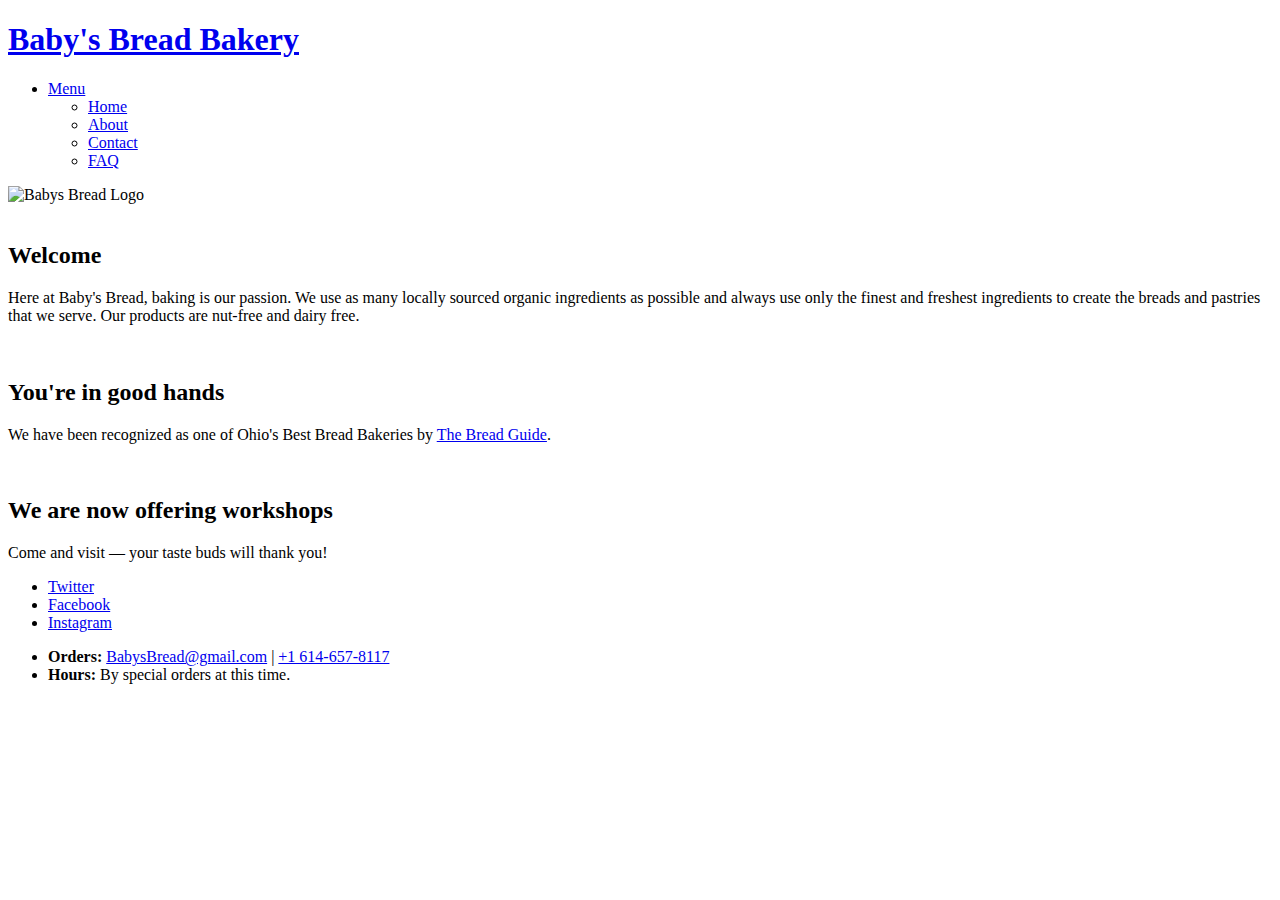
==== index.html @ 21dd03e5 "Add files via upload" ====
<!DOCTYPE HTML>
<html>
	<head>
		<title>Baby's Bread Bakery</title>
		<meta charset="utf-8" />
		<meta name="viewport" content="width=device-width, initial-scale=1, user-scalable=no" />
		<link rel="preconnect" href="https://fonts.googleapis.com">
		<link rel="preconnect" href="https://fonts.gstatic.com" crossorigin>
		<link href="https://fonts.googleapis.com/css2?family=Lora:ital,wght@0,400..700;1,400..700&display=swap" rel="stylesheet">
		<link rel="stylesheet" href="assets/css/main.css" />
		<noscript><link rel="stylesheet" href="assets/css/noscript.css" /></noscript>
	</head>
	<body class="landing is-preload">

		<!-- Page Wrapper -->
			<div id="page-wrapper">

				<!-- Header -->
					<header id="header" class="alt">
						<h1><a href="index.html">Baby's Bread Bakery</a></h1>
						<nav id="nav">
							<ul>
								<li class="special">
									<a href="#menu" class="menuToggle"><span>Menu</span></a>
									<div id="menu">
										<ul>
											<li><a href="index.html">Home</a></li>
											<li><a href="about.html">About</a></li>
											<li><a href="contact.html">Contact</a></li>
											<li><a href="faq.html">FAQ</a></li>
										</ul>
									</div>
								</li>
							</ul>
						</nav>
					</header>

				<!-- Banner -->
					<section id="banner">
						<div class="inner">
							<img src="images/babys-bread-logo.webp" style="max-width:100%;height:auto;" alt="Babys Bread Logo" />
						</div>
						<a href="#one" class="more scrolly" style="color:#ffffff">Learn More</a>
					</section>

				<!-- One -->
					<section id="one" class="wrapper style1 special">
						<div class="inner">
							<header class="major">
								<h2>Welcome</h2>
								<p>Here at Baby's Bread, baking is our passion. We use as many locally sourced organic ingredients as possible and always use only the finest and freshest ingredients to create the breads and pastries that we serve. Our products are nut-free and dairy free.</p>
							</header>
						</div>
					</section>

				<!-- Two -->
					<section id="two" class="wrapper alt style2">
						<section class="spotlight">
							<div class="image"><img src="images/bread-basket.webp" alt="" /></div><div class="content">
								<h2>You're in good hands</h2>
								<p>We have been recognized as one of Ohio's Best Bread Bakeries by <a href="https://thebreadguide.com/best-bakeries-in-the-the-usa/">The Bread Guide</a>.</p>
							</div>
						</section>
						<section class="spotlight">
							<div class="image"><img src="images/bread-home-2.webp" alt="" /></div><div class="content">
								<h2>We are now offering workshops</h2>
								<p>Come and visit — your taste buds will thank you!</p>
							</div>
						</section>
					</section>


				<!-- Footer -->
					<footer id="footer">
						<ul class="icons">
							<li><a href="https://twitter.com/babysbread" class="icon brands fa-twitter"><span class="label">Twitter</span></a></li>
							<li><a href="https://www.facebook.com/babysbread" class="icon brands fa-facebook-f"><span class="label">Facebook</span></a></li>
							<li><a href="https://www.instagram.com/babys_bread/" class="icon brands fa-instagram"><span class="label">Instagram</span></a></li>
						</ul>
						<ul class="copyright">
							<li><b>Orders:</b> <a href="mailto:BabysBread@gmail.com">BabysBread@gmail.com</a> | <a href="tel:+16146578117">+1 614-657-8117</a></li>
							<li><b>Hours:</b> By special orders at this time.</li>
						</ul>
					</footer>
			</div>

		<!-- Scripts -->
			<script src="assets/js/jquery.min.js"></script>
			<script src="assets/js/jquery.scrollex.min.js"></script>
			<script src="assets/js/jquery.scrolly.min.js"></script>
			<script src="assets/js/browser.min.js"></script>
			<script src="assets/js/breakpoints.min.js"></script>
			<script src="assets/js/util.js"></script>
			<script src="assets/js/main.js"></script>

	</body>
</html>
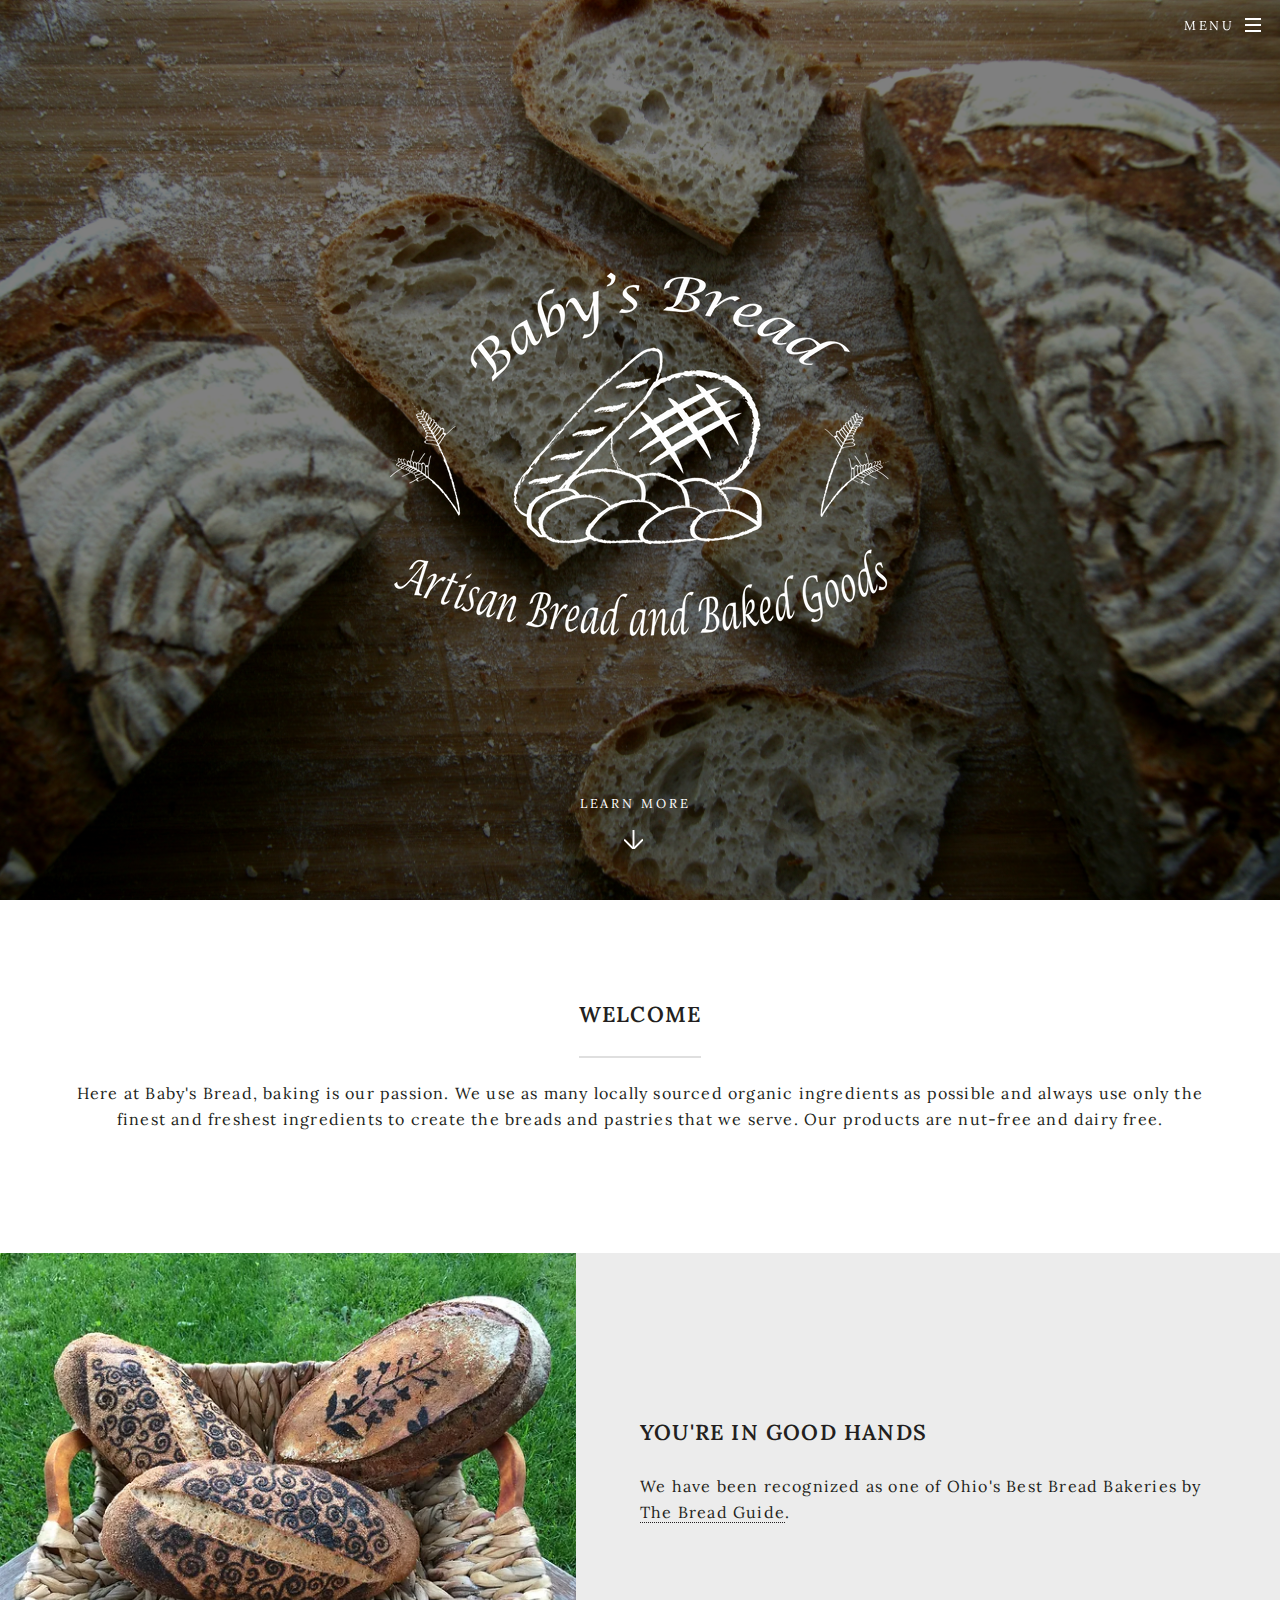
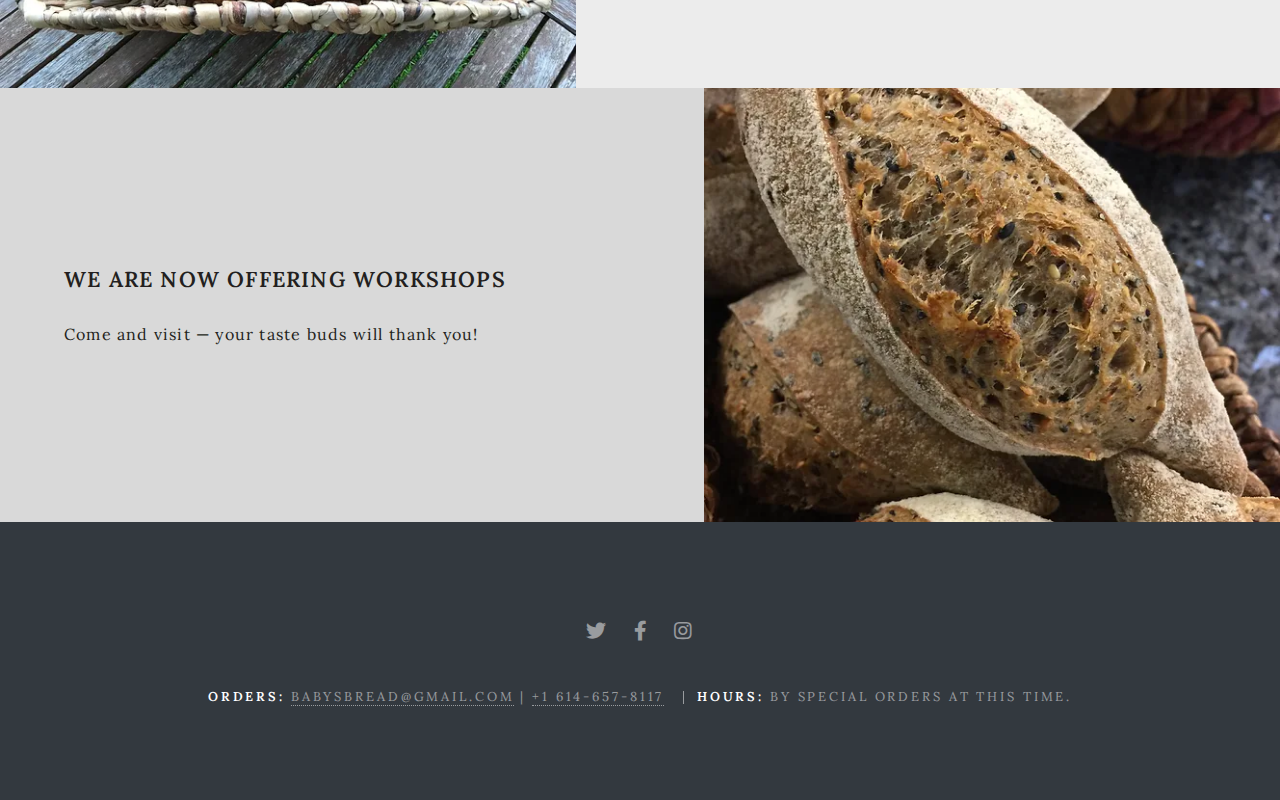
==== commit 88eee11b: "Adding gallery, photos to the gallery, updated about page to include photo of yael, and collection o" ====
--- a/index.html
+++ b/index.html
@@ -26,6 +26,7 @@
 										<ul>
 											<li><a href="index.html">Home</a></li>
 											<li><a href="about.html">About</a></li>
+											<li><a href="gallery.html">Gallery</a></li>
 											<li><a href="contact.html">Contact</a></li>
 											<li><a href="faq.html">FAQ</a></li>
 										</ul>
--- a/assets/css/main.css
+++ b/assets/css/main.css
@@ -0,0 +1,4002 @@
+	@import url(fontawesome-all.min.css);
+	@import url("https://fonts.googleapis.com/css?family=Open+Sans:400,400italic,600,600italic,800,800italic");
+
+	/*
+		Spectral by HTML5 UP
+		html5up.net | @ajlkn
+		Free for personal and commercial use under the CCA 3.0 license (html5up.net/license)
+	*/
+
+	html, body, div, span, applet, object,
+	iframe, h1, h2, h3, h4, h5, h6, p, blockquote,
+	pre, a, abbr, acronym, address, big, cite,
+	code, del, dfn, em, img, ins, kbd, q, s, samp,
+	small, strike, strong, sub, sup, tt, var, b,
+	u, i, center, dl, dt, dd, ol, ul, li, fieldset,
+	form, label, legend, table, caption, tbody,
+	tfoot, thead, tr, th, td, article, aside,
+	canvas, details, embed, figure, figcaption,
+	footer, header, hgroup, menu, nav, output, ruby,
+	section, summary, time, mark, audio, video {
+		margin: 0;
+		padding: 0;
+		border: 0;
+		font-size: 100%;
+		font: inherit;
+		vertical-align: baseline;}
+
+	article, aside, details, figcaption, figure,
+	footer, header, hgroup, menu, nav, section {
+		display: block;}
+
+	body {
+		line-height: 1;
+	}
+
+	ol, ul {
+		list-style: none;
+	}
+
+	blockquote, q {
+		quotes: none;
+	}
+
+		blockquote:before, blockquote:after, q:before, q:after {
+			content: '';
+			content: none;
+		}
+
+	table {
+		border-collapse: collapse;
+		border-spacing: 0;
+	}
+
+	body {
+		-webkit-text-size-adjust: none;
+	}
+
+	mark {
+		background-color: transparent;
+		color: inherit;
+	}
+
+	input::-moz-focus-inner {
+		border: 0;
+		padding: 0;
+	}
+
+	input, select, textarea {
+		-moz-appearance: none;
+		-webkit-appearance: none;
+		-ms-appearance: none;
+		appearance: none;
+	}
+
+	/* Basic */
+
+		@-ms-viewport {
+			width: device-width;
+		}
+
+		html {
+			box-sizing: border-box;
+		}
+
+		*, *:before, *:after {
+			box-sizing: inherit;
+		}
+
+		body {
+			background: #ffffff;
+		}
+
+			body.is-preload *, body.is-preload *:before, body.is-preload *:after {
+				-moz-animation: none !important;
+				-webkit-animation: none !important;
+				-ms-animation: none !important;
+				animation: none !important;
+				-moz-transition: none !important;
+				-webkit-transition: none !important;
+				-ms-transition: none !important;
+				transition: none !important;
+			}
+
+		body, input, select, textarea {
+			color: rgb(35, 31, 32);
+			font-family: "Lora", "Open Sans", Helvetica, sans-serif;
+			font-size: 15pt;
+			font-weight: 400;
+			letter-spacing: 0.075em;
+			line-height: 1.65em;
+		}
+
+			@media screen and (max-width: 1680px) {
+
+				body, input, select, textarea {
+					font-size: 13pt;
+				}
+
+			}
+
+			@media screen and (max-width: 1280px) {
+
+				body, input, select, textarea {
+					font-size: 12pt;
+				}
+
+			}
+
+			@media screen and (max-width: 736px) {
+
+				body, input, select, textarea {
+					font-size: 11pt;
+					letter-spacing: 0.0375em;
+				}
+
+			}
+
+		a {
+			-moz-transition: color 0.2s ease, border-bottom-color 0.2s ease;
+			-webkit-transition: color 0.2s ease, border-bottom-color 0.2s ease;
+			-ms-transition: color 0.2s ease, border-bottom-color 0.2s ease;
+			transition: color 0.2s ease, border-bottom-color 0.2s ease;
+			border-bottom: dotted 1px;
+			color: inherit;
+			text-decoration: none;
+		}
+
+			a:hover {
+				border-bottom-color: transparent;
+			}
+
+		strong, b {
+			color: #fff;
+			font-weight: 600;
+		}
+
+		em, i {
+			font-style: italic;
+		}
+
+		p {
+			margin: 0 0 2em 0;
+		}
+
+		h1, h2, h3, h4, h5, h6 {
+			color: #fff;
+			font-weight: 600;
+			line-height: 1em;
+			margin: 0 0 1em 0;
+			text-transform: uppercase;
+		}
+
+			h1 a, h2 a, h3 a, h4 a, h5 a, h6 a {
+				color: inherit;
+				text-decoration: none;
+			}
+
+		h2 {
+			font-size: 1.35em;
+			line-height: 1.75em;
+		}
+
+			@media screen and (max-width: 736px) {
+
+				h2 {
+					font-size: 1.1em;
+					line-height: 1.65em;
+				}
+
+			}
+
+		h3 {
+			font-size: 1.15em;
+			line-height: 1.75em;
+		}
+
+			@media screen and (max-width: 736px) {
+
+				h3 {
+					font-size: 1em;
+					line-height: 1.65em;
+				}
+
+			}
+
+		h4 {
+			font-size: 1em;
+			line-height: 1.5em;
+		}
+
+		h5 {
+			font-size: 0.8em;
+			line-height: 1.5em;
+		}
+
+		h6 {
+			font-size: 0.7em;
+			line-height: 1.5em;
+		}
+
+		sub {
+			font-size: 0.8em;
+			position: relative;
+			top: 0.5em;
+		}
+
+		sup {
+			font-size: 0.8em;
+			position: relative;
+			top: -0.5em;
+		}
+
+		hr {
+			border: 0;
+			border-bottom: solid 2px #fff;
+			margin: 3em 0;
+		}
+
+			hr.major {
+				margin: 4.5em 0;
+			}
+
+		blockquote {
+			border-left: solid 4px #fff;
+			font-style: italic;
+			margin: 0 0 2em 0;
+			padding: 0.5em 0 0.5em 2em;
+		}
+
+		code {
+			background: rgba(144, 144, 144, 0.25);
+			border-radius: 3px;
+			font-family: "Courier New", monospace;
+			font-size: 0.9em;
+			letter-spacing: 0;
+			margin: 0 0.25em;
+			padding: 0.25em 0.65em;
+		}
+
+		pre {
+			-webkit-overflow-scrolling: touch;
+			font-family: "Courier New", monospace;
+			font-size: 0.9em;
+			margin: 0 0 2em 0;
+		}
+
+			pre code {
+				display: block;
+				line-height: 1.75em;
+				padding: 1em 1.5em;
+				overflow-x: auto;
+			}
+
+		.align-left {
+			text-align: left;
+		}
+
+		.align-center {
+			text-align: center;
+		}
+
+		.align-right {
+			text-align: right;
+		}
+
+	/* Row */
+
+		.row {
+			display: flex;
+			flex-wrap: wrap;
+			box-sizing: border-box;
+			align-items: stretch;
+		}
+
+			.row > * {
+				box-sizing: border-box;
+			}
+
+			.row.gtr-uniform > * > :last-child {
+				margin-bottom: 0;
+			}
+
+			.row.aln-left {
+				justify-content: flex-start;
+			}
+
+			.row.aln-center {
+				justify-content: center;
+			}
+
+			.row.aln-right {
+				justify-content: flex-end;
+			}
+
+			.row.aln-top {
+				align-items: flex-start;
+			}
+
+			.row.aln-middle {
+				align-items: center;
+			}
+
+			.row.aln-bottom {
+				align-items: flex-end;
+			}
+
+			.row > .imp {
+				order: -1;
+			}
+
+			.row > .col-1 {
+				width: 8.33333%;
+			}
+
+			.row > .off-1 {
+				margin-left: 8.33333%;
+			}
+
+			.row > .col-2 {
+				width: 16.66667%;
+			}
+
+			.row > .off-2 {
+				margin-left: 16.66667%;
+			}
+
+			.row > .col-3 {
+				width: 25%;
+			}
+
+			.row > .off-3 {
+				margin-left: 25%;
+			}
+
+			.row > .col-4 {
+				width: 33.33333%;
+			}
+
+			.row > .off-4 {
+				margin-left: 33.33333%;
+			}
+
+			.row > .col-5 {
+				width: 41.66667%;
+			}
+
+			.row > .off-5 {
+				margin-left: 41.66667%;
+			}
+
+			.row > .col-6 {
+				width: 50%;
+			}
+
+			.row > .off-6 {
+				margin-left: 50%;
+			}
+
+			.row > .col-7 {
+				width: 58.33333%;
+			}
+
+			.row > .off-7 {
+				margin-left: 58.33333%;
+			}
+
+			.row > .col-8 {
+				width: 66.66667%;
+			}
+
+			.row > .off-8 {
+				margin-left: 66.66667%;
+			}
+
+			.row > .col-9 {
+				width: 75%;
+			}
+
+			.row > .off-9 {
+				margin-left: 75%;
+			}
+
+			.row > .col-10 {
+				width: 83.33333%;
+			}
+
+			.row > .off-10 {
+				margin-left: 83.33333%;
+			}
+
+			.row > .col-11 {
+				width: 91.66667%;
+			}
+
+			.row > .off-11 {
+				margin-left: 91.66667%;
+			}
+
+			.row > .col-12 {
+				width: 100%;
+			}
+
+			.row > .off-12 {
+				margin-left: 100%;
+			}
+
+			.row.gtr-0 {
+				margin-top: 0;
+				margin-left: 0em;
+			}
+
+				.row.gtr-0 > * {
+					padding: 0 0 0 0em;
+				}
+
+				.row.gtr-0.gtr-uniform {
+					margin-top: 0em;
+				}
+
+					.row.gtr-0.gtr-uniform > * {
+						padding-top: 0em;
+					}
+
+			.row.gtr-25 {
+				margin-top: 0;
+				margin-left: -0.375em;
+			}
+
+				.row.gtr-25 > * {
+					padding: 0 0 0 0.375em;
+				}
+
+				.row.gtr-25.gtr-uniform {
+					margin-top: -0.375em;
+				}
+
+					.row.gtr-25.gtr-uniform > * {
+						padding-top: 0.375em;
+					}
+
+			.row.gtr-50 {
+				margin-top: 0;
+				margin-left: -0.75em;
+			}
+
+				.row.gtr-50 > * {
+					padding: 0 0 0 0.75em;
+				}
+
+				.row.gtr-50.gtr-uniform {
+					margin-top: -0.75em;
+				}
+
+					.row.gtr-50.gtr-uniform > * {
+						padding-top: 0.75em;
+					}
+
+			.row {
+				margin-top: 0;
+				margin-left: -1.5em;
+			}
+
+				.row > * {
+					padding: 0 0 0 1.5em;
+				}
+
+				.row.gtr-uniform {
+					margin-top: -1.5em;
+				}
+
+					.row.gtr-uniform > * {
+						padding-top: 1.5em;
+					}
+
+			.row.gtr-150 {
+				margin-top: 0;
+				margin-left: -2.25em;
+			}
+
+				.row.gtr-150 > * {
+					padding: 0 0 0 2.25em;
+				}
+
+				.row.gtr-150.gtr-uniform {
+					margin-top: -2.25em;
+				}
+
+					.row.gtr-150.gtr-uniform > * {
+						padding-top: 2.25em;
+					}
+
+			.row.gtr-200 {
+				margin-top: 0;
+				margin-left: -3em;
+			}
+
+				.row.gtr-200 > * {
+					padding: 0 0 0 3em;
+				}
+
+				.row.gtr-200.gtr-uniform {
+					margin-top: -3em;
+				}
+
+					.row.gtr-200.gtr-uniform > * {
+						padding-top: 3em;
+					}
+
+			@media screen and (max-width: 1680px) {
+
+				.row {
+					display: flex;
+					flex-wrap: wrap;
+					box-sizing: border-box;
+					align-items: stretch;
+				}
+
+					.row > * {
+						box-sizing: border-box;
+					}
+
+					.row.gtr-uniform > * > :last-child {
+						margin-bottom: 0;
+					}
+
+					.row.aln-left {
+						justify-content: flex-start;
+					}
+
+					.row.aln-center {
+						justify-content: center;
+					}
+
+					.row.aln-right {
+						justify-content: flex-end;
+					}
+
+					.row.aln-top {
+						align-items: flex-start;
+					}
+
+					.row.aln-middle {
+						align-items: center;
+					}
+
+					.row.aln-bottom {
+						align-items: flex-end;
+					}
+
+					.row > .imp-xlarge {
+						order: -1;
+					}
+
+					.row > .col-1-xlarge {
+						width: 8.33333%;
+					}
+
+					.row > .off-1-xlarge {
+						margin-left: 8.33333%;
+					}
+
+					.row > .col-2-xlarge {
+						width: 16.66667%;
+					}
+
+					.row > .off-2-xlarge {
+						margin-left: 16.66667%;
+					}
+
+					.row > .col-3-xlarge {
+						width: 25%;
+					}
+
+					.row > .off-3-xlarge {
+						margin-left: 25%;
+					}
+
+					.row > .col-4-xlarge {
+						width: 33.33333%;
+					}
+
+					.row > .off-4-xlarge {
+						margin-left: 33.33333%;
+					}
+
+					.row > .col-5-xlarge {
+						width: 41.66667%;
+					}
+
+					.row > .off-5-xlarge {
+						margin-left: 41.66667%;
+					}
+
+					.row > .col-6-xlarge {
+						width: 50%;
+					}
+
+					.row > .off-6-xlarge {
+						margin-left: 50%;
+					}
+
+					.row > .col-7-xlarge {
+						width: 58.33333%;
+					}
+
+					.row > .off-7-xlarge {
+						margin-left: 58.33333%;
+					}
+
+					.row > .col-8-xlarge {
+						width: 66.66667%;
+					}
+
+					.row > .off-8-xlarge {
+						margin-left: 66.66667%;
+					}
+
+					.row > .col-9-xlarge {
+						width: 75%;
+					}
+
+					.row > .off-9-xlarge {
+						margin-left: 75%;
+					}
+
+					.row > .col-10-xlarge {
+						width: 83.33333%;
+					}
+
+					.row > .off-10-xlarge {
+						margin-left: 83.33333%;
+					}
+
+					.row > .col-11-xlarge {
+						width: 91.66667%;
+					}
+
+					.row > .off-11-xlarge {
+						margin-left: 91.66667%;
+					}
+
+					.row > .col-12-xlarge {
+						width: 100%;
+					}
+
+					.row > .off-12-xlarge {
+						margin-left: 100%;
+					}
+
+					.row.gtr-0 {
+						margin-top: 0;
+						margin-left: 0em;
+					}
+
+						.row.gtr-0 > * {
+							padding: 0 0 0 0em;
+						}
+
+						.row.gtr-0.gtr-uniform {
+							margin-top: 0em;
+						}
+
+							.row.gtr-0.gtr-uniform > * {
+								padding-top: 0em;
+							}
+
+					.row.gtr-25 {
+						margin-top: 0;
+						margin-left: -0.375em;
+					}
+
+						.row.gtr-25 > * {
+							padding: 0 0 0 0.375em;
+						}
+
+						.row.gtr-25.gtr-uniform {
+							margin-top: -0.375em;
+						}
+
+							.row.gtr-25.gtr-uniform > * {
+								padding-top: 0.375em;
+							}
+
+					.row.gtr-50 {
+						margin-top: 0;
+						margin-left: -0.75em;
+					}
+
+						.row.gtr-50 > * {
+							padding: 0 0 0 0.75em;
+						}
+
+						.row.gtr-50.gtr-uniform {
+							margin-top: -0.75em;
+						}
+
+							.row.gtr-50.gtr-uniform > * {
+								padding-top: 0.75em;
+							}
+
+					.row {
+						margin-top: 0;
+						margin-left: -1.5em;
+					}
+
+						.row > * {
+							padding: 0 0 0 1.5em;
+						}
+
+						.row.gtr-uniform {
+							margin-top: -1.5em;
+						}
+
+							.row.gtr-uniform > * {
+								padding-top: 1.5em;
+							}
+
+					.row.gtr-150 {
+						margin-top: 0;
+						margin-left: -2.25em;
+					}
+
+						.row.gtr-150 > * {
+							padding: 0 0 0 2.25em;
+						}
+
+						.row.gtr-150.gtr-uniform {
+							margin-top: -2.25em;
+						}
+
+							.row.gtr-150.gtr-uniform > * {
+								padding-top: 2.25em;
+							}
+
+					.row.gtr-200 {
+						margin-top: 0;
+						margin-left: -3em;
+					}
+
+						.row.gtr-200 > * {
+							padding: 0 0 0 3em;
+						}
+
+						.row.gtr-200.gtr-uniform {
+							margin-top: -3em;
+						}
+
+							.row.gtr-200.gtr-uniform > * {
+								padding-top: 3em;
+							}
+
+			}
+
+			@media screen and (max-width: 1280px) {
+
+				.row {
+					display: flex;
+					flex-wrap: wrap;
+					box-sizing: border-box;
+					align-items: stretch;
+				}
+
+					.row > * {
+						box-sizing: border-box;
+					}
+
+					.row.gtr-uniform > * > :last-child {
+						margin-bottom: 0;
+					}
+
+					.row.aln-left {
+						justify-content: flex-start;
+					}
+
+					.row.aln-center {
+						justify-content: center;
+					}
+
+					.row.aln-right {
+						justify-content: flex-end;
+					}
+
+					.row.aln-top {
+						align-items: flex-start;
+					}
+
+					.row.aln-middle {
+						align-items: center;
+					}
+
+					.row.aln-bottom {
+						align-items: flex-end;
+					}
+
+					.row > .imp-large {
+						order: -1;
+					}
+
+					.row > .col-1-large {
+						width: 8.33333%;
+					}
+
+					.row > .off-1-large {
+						margin-left: 8.33333%;
+					}
+
+					.row > .col-2-large {
+						width: 16.66667%;
+					}
+
+					.row > .off-2-large {
+						margin-left: 16.66667%;
+					}
+
+					.row > .col-3-large {
+						width: 25%;
+					}
+
+					.row > .off-3-large {
+						margin-left: 25%;
+					}
+
+					.row > .col-4-large {
+						width: 33.33333%;
+					}
+
+					.row > .off-4-large {
+						margin-left: 33.33333%;
+					}
+
+					.row > .col-5-large {
+						width: 41.66667%;
+					}
+
+					.row > .off-5-large {
+						margin-left: 41.66667%;
+					}
+
+					.row > .col-6-large {
+						width: 50%;
+					}
+
+					.row > .off-6-large {
+						margin-left: 50%;
+					}
+
+					.row > .col-7-large {
+						width: 58.33333%;
+					}
+
+					.row > .off-7-large {
+						margin-left: 58.33333%;
+					}
+
+					.row > .col-8-large {
+						width: 66.66667%;
+					}
+
+					.row > .off-8-large {
+						margin-left: 66.66667%;
+					}
+
+					.row > .col-9-large {
+						width: 75%;
+					}
+
+					.row > .off-9-large {
+						margin-left: 75%;
+					}
+
+					.row > .col-10-large {
+						width: 83.33333%;
+					}
+
+					.row > .off-10-large {
+						margin-left: 83.33333%;
+					}
+
+					.row > .col-11-large {
+						width: 91.66667%;
+					}
+
+					.row > .off-11-large {
+						margin-left: 91.66667%;
+					}
+
+					.row > .col-12-large {
+						width: 100%;
+					}
+
+					.row > .off-12-large {
+						margin-left: 100%;
+					}
+
+					.row.gtr-0 {
+						margin-top: 0;
+						margin-left: 0em;
+					}
+
+						.row.gtr-0 > * {
+							padding: 0 0 0 0em;
+						}
+
+						.row.gtr-0.gtr-uniform {
+							margin-top: 0em;
+						}
+
+							.row.gtr-0.gtr-uniform > * {
+								padding-top: 0em;
+							}
+
+					.row.gtr-25 {
+						margin-top: 0;
+						margin-left: -0.375em;
+					}
+
+						.row.gtr-25 > * {
+							padding: 0 0 0 0.375em;
+						}
+
+						.row.gtr-25.gtr-uniform {
+							margin-top: -0.375em;
+						}
+
+							.row.gtr-25.gtr-uniform > * {
+								padding-top: 0.375em;
+							}
+
+					.row.gtr-50 {
+						margin-top: 0;
+						margin-left: -0.75em;
+					}
+
+						.row.gtr-50 > * {
+							padding: 0 0 0 0.75em;
+						}
+
+						.row.gtr-50.gtr-uniform {
+							margin-top: -0.75em;
+						}
+
+							.row.gtr-50.gtr-uniform > * {
+								padding-top: 0.75em;
+							}
+
+					.row {
+						margin-top: 0;
+						margin-left: -1.5em;
+					}
+
+						.row > * {
+							padding: 0 0 0 1.5em;
+						}
+
+						.row.gtr-uniform {
+							margin-top: -1.5em;
+						}
+
+							.row.gtr-uniform > * {
+								padding-top: 1.5em;
+							}
+
+					.row.gtr-150 {
+						margin-top: 0;
+						margin-left: -2.25em;
+					}
+
+						.row.gtr-150 > * {
+							padding: 0 0 0 2.25em;
+						}
+
+						.row.gtr-150.gtr-uniform {
+							margin-top: -2.25em;
+						}
+
+							.row.gtr-150.gtr-uniform > * {
+								padding-top: 2.25em;
+							}
+
+					.row.gtr-200 {
+						margin-top: 0;
+						margin-left: -3em;
+					}
+
+						.row.gtr-200 > * {
+							padding: 0 0 0 3em;
+						}
+
+						.row.gtr-200.gtr-uniform {
+							margin-top: -3em;
+						}
+
+							.row.gtr-200.gtr-uniform > * {
+								padding-top: 3em;
+							}
+
+			}
+
+			@media screen and (max-width: 980px) {
+
+				.row {
+					display: flex;
+					flex-wrap: wrap;
+					box-sizing: border-box;
+					align-items: stretch;
+				}
+
+					.row > * {
+						box-sizing: border-box;
+					}
+
+					.row.gtr-uniform > * > :last-child {
+						margin-bottom: 0;
+					}
+
+					.row.aln-left {
+						justify-content: flex-start;
+					}
+
+					.row.aln-center {
+						justify-content: center;
+					}
+
+					.row.aln-right {
+						justify-content: flex-end;
+					}
+
+					.row.aln-top {
+						align-items: flex-start;
+					}
+
+					.row.aln-middle {
+						align-items: center;
+					}
+
+					.row.aln-bottom {
+						align-items: flex-end;
+					}
+
+					.row > .imp-medium {
+						order: -1;
+					}
+
+					.row > .col-1-medium {
+						width: 8.33333%;
+					}
+
+					.row > .off-1-medium {
+						margin-left: 8.33333%;
+					}
+
+					.row > .col-2-medium {
+						width: 16.66667%;
+					}
+
+					.row > .off-2-medium {
+						margin-left: 16.66667%;
+					}
+
+					.row > .col-3-medium {
+						width: 25%;
+					}
+
+					.row > .off-3-medium {
+						margin-left: 25%;
+					}
+
+					.row > .col-4-medium {
+						width: 33.33333%;
+					}
+
+					.row > .off-4-medium {
+						margin-left: 33.33333%;
+					}
+
+					.row > .col-5-medium {
+						width: 41.66667%;
+					}
+
+					.row > .off-5-medium {
+						margin-left: 41.66667%;
+					}
+
+					.row > .col-6-medium {
+						width: 50%;
+					}
+
+					.row > .off-6-medium {
+						margin-left: 50%;
+					}
+
+					.row > .col-7-medium {
+						width: 58.33333%;
+					}
+
+					.row > .off-7-medium {
+						margin-left: 58.33333%;
+					}
+
+					.row > .col-8-medium {
+						width: 66.66667%;
+					}
+
+					.row > .off-8-medium {
+						margin-left: 66.66667%;
+					}
+
+					.row > .col-9-medium {
+						width: 75%;
+					}
+
+					.row > .off-9-medium {
+						margin-left: 75%;
+					}
+
+					.row > .col-10-medium {
+						width: 83.33333%;
+					}
+
+					.row > .off-10-medium {
+						margin-left: 83.33333%;
+					}
+
+					.row > .col-11-medium {
+						width: 91.66667%;
+					}
+
+					.row > .off-11-medium {
+						margin-left: 91.66667%;
+					}
+
+					.row > .col-12-medium {
+						width: 100%;
+					}
+
+					.row > .off-12-medium {
+						margin-left: 100%;
+					}
+
+					.row.gtr-0 {
+						margin-top: 0;
+						margin-left: 0em;
+					}
+
+						.row.gtr-0 > * {
+							padding: 0 0 0 0em;
+						}
+
+						.row.gtr-0.gtr-uniform {
+							margin-top: 0em;
+						}
+
+							.row.gtr-0.gtr-uniform > * {
+								padding-top: 0em;
+							}
+
+					.row.gtr-25 {
+						margin-top: 0;
+						margin-left: -0.375em;
+					}
+
+						.row.gtr-25 > * {
+							padding: 0 0 0 0.375em;
+						}
+
+						.row.gtr-25.gtr-uniform {
+							margin-top: -0.375em;
+						}
+
+							.row.gtr-25.gtr-uniform > * {
+								padding-top: 0.375em;
+							}
+
+					.row.gtr-50 {
+						margin-top: 0;
+						margin-left: -0.75em;
+					}
+
+						.row.gtr-50 > * {
+							padding: 0 0 0 0.75em;
+						}
+
+						.row.gtr-50.gtr-uniform {
+							margin-top: -0.75em;
+						}
+
+							.row.gtr-50.gtr-uniform > * {
+								padding-top: 0.75em;
+							}
+
+					.row {
+						margin-top: 0;
+						margin-left: -1.5em;
+					}
+
+						.row > * {
+							padding: 0 0 0 1.5em;
+						}
+
+						.row.gtr-uniform {
+							margin-top: -1.5em;
+						}
+
+							.row.gtr-uniform > * {
+								padding-top: 1.5em;
+							}
+
+					.row.gtr-150 {
+						margin-top: 0;
+						margin-left: -2.25em;
+					}
+
+						.row.gtr-150 > * {
+							padding: 0 0 0 2.25em;
+						}
+
+						.row.gtr-150.gtr-uniform {
+							margin-top: -2.25em;
+						}
+
+							.row.gtr-150.gtr-uniform > * {
+								padding-top: 2.25em;
+							}
+
+					.row.gtr-200 {
+						margin-top: 0;
+						margin-left: -3em;
+					}
+
+						.row.gtr-200 > * {
+							padding: 0 0 0 3em;
+						}
+
+						.row.gtr-200.gtr-uniform {
+							margin-top: -3em;
+						}
+
+							.row.gtr-200.gtr-uniform > * {
+								padding-top: 3em;
+							}
+
+			}
+
+			@media screen and (max-width: 736px) {
+
+				.row {
+					display: flex;
+					flex-wrap: wrap;
+					box-sizing: border-box;
+					align-items: stretch;
+				}
+
+					.row > * {
+						box-sizing: border-box;
+					}
+
+					.row.gtr-uniform > * > :last-child {
+						margin-bottom: 0;
+					}
+
+					.row.aln-left {
+						justify-content: flex-start;
+					}
+
+					.row.aln-center {
+						justify-content: center;
+					}
+
+					.row.aln-right {
+						justify-content: flex-end;
+					}
+
+					.row.aln-top {
+						align-items: flex-start;
+					}
+
+					.row.aln-middle {
+						align-items: center;
+					}
+
+					.row.aln-bottom {
+						align-items: flex-end;
+					}
+
+					.row > .imp-small {
+						order: -1;
+					}
+
+					.row > .col-1-small {
+						width: 8.33333%;
+					}
+
+					.row > .off-1-small {
+						margin-left: 8.33333%;
+					}
+
+					.row > .col-2-small {
+						width: 16.66667%;
+					}
+
+					.row > .off-2-small {
+						margin-left: 16.66667%;
+					}
+
+					.row > .col-3-small {
+						width: 25%;
+					}
+
+					.row > .off-3-small {
+						margin-left: 25%;
+					}
+
+					.row > .col-4-small {
+						width: 33.33333%;
+					}
+
+					.row > .off-4-small {
+						margin-left: 33.33333%;
+					}
+
+					.row > .col-5-small {
+						width: 41.66667%;
+					}
+
+					.row > .off-5-small {
+						margin-left: 41.66667%;
+					}
+
+					.row > .col-6-small {
+						width: 50%;
+					}
+
+					.row > .off-6-small {
+						margin-left: 50%;
+					}
+
+					.row > .col-7-small {
+						width: 58.33333%;
+					}
+
+					.row > .off-7-small {
+						margin-left: 58.33333%;
+					}
+
+					.row > .col-8-small {
+						width: 66.66667%;
+					}
+
+					.row > .off-8-small {
+						margin-left: 66.66667%;
+					}
+
+					.row > .col-9-small {
+						width: 75%;
+					}
+
+					.row > .off-9-small {
+						margin-left: 75%;
+					}
+
+					.row > .col-10-small {
+						width: 83.33333%;
+					}
+
+					.row > .off-10-small {
+						margin-left: 83.33333%;
+					}
+
+					.row > .col-11-small {
+						width: 91.66667%;
+					}
+
+					.row > .off-11-small {
+						margin-left: 91.66667%;
+					}
+
+					.row > .col-12-small {
+						width: 100%;
+					}
+
+					.row > .off-12-small {
+						margin-left: 100%;
+					}
+
+					.row.gtr-0 {
+						margin-top: 0;
+						margin-left: 0em;
+					}
+
+						.row.gtr-0 > * {
+							padding: 0 0 0 0em;
+						}
+
+						.row.gtr-0.gtr-uniform {
+							margin-top: 0em;
+						}
+
+							.row.gtr-0.gtr-uniform > * {
+								padding-top: 0em;
+							}
+
+					.row.gtr-25 {
+						margin-top: 0;
+						margin-left: -0.375em;
+					}
+
+						.row.gtr-25 > * {
+							padding: 0 0 0 0.375em;
+						}
+
+						.row.gtr-25.gtr-uniform {
+							margin-top: -0.375em;
+						}
+
+							.row.gtr-25.gtr-uniform > * {
+								padding-top: 0.375em;
+							}
+
+					.row.gtr-50 {
+						margin-top: 0;
+						margin-left: -0.75em;
+					}
+
+						.row.gtr-50 > * {
+							padding: 0 0 0 0.75em;
+						}
+
+						.row.gtr-50.gtr-uniform {
+							margin-top: -0.75em;
+						}
+
+							.row.gtr-50.gtr-uniform > * {
+								padding-top: 0.75em;
+							}
+
+					.row {
+						margin-top: 0;
+						margin-left: -1.5em;
+					}
+
+						.row > * {
+							padding: 0 0 0 1.5em;
+						}
+
+						.row.gtr-uniform {
+							margin-top: -1.5em;
+						}
+
+							.row.gtr-uniform > * {
+								padding-top: 1.5em;
+							}
+
+					.row.gtr-150 {
+						margin-top: 0;
+						margin-left: -2.25em;
+					}
+
+						.row.gtr-150 > * {
+							padding: 0 0 0 2.25em;
+						}
+
+						.row.gtr-150.gtr-uniform {
+							margin-top: -2.25em;
+						}
+
+							.row.gtr-150.gtr-uniform > * {
+								padding-top: 2.25em;
+							}
+
+					.row.gtr-200 {
+						margin-top: 0;
+						margin-left: -3em;
+					}
+
+						.row.gtr-200 > * {
+							padding: 0 0 0 3em;
+						}
+
+						.row.gtr-200.gtr-uniform {
+							margin-top: -3em;
+						}
+
+							.row.gtr-200.gtr-uniform > * {
+								padding-top: 3em;
+							}
+
+			}
+
+			@media screen and (max-width: 480px) {
+
+				.row {
+					display: flex;
+					flex-wrap: wrap;
+					box-sizing: border-box;
+					align-items: stretch;
+				}
+
+					.row > * {
+						box-sizing: border-box;
+					}
+
+					.row.gtr-uniform > * > :last-child {
+						margin-bottom: 0;
+					}
+
+					.row.aln-left {
+						justify-content: flex-start;
+					}
+
+					.row.aln-center {
+						justify-content: center;
+					}
+
+					.row.aln-right {
+						justify-content: flex-end;
+					}
+
+					.row.aln-top {
+						align-items: flex-start;
+					}
+
+					.row.aln-middle {
+						align-items: center;
+					}
+
+					.row.aln-bottom {
+						align-items: flex-end;
+					}
+
+					.row > .imp-xsmall {
+						order: -1;
+					}
+
+					.row > .col-1-xsmall {
+						width: 8.33333%;
+					}
+
+					.row > .off-1-xsmall {
+						margin-left: 8.33333%;
+					}
+
+					.row > .col-2-xsmall {
+						width: 16.66667%;
+					}
+
+					.row > .off-2-xsmall {
+						margin-left: 16.66667%;
+					}
+
+					.row > .col-3-xsmall {
+						width: 25%;
+					}
+
+					.row > .off-3-xsmall {
+						margin-left: 25%;
+					}
+
+					.row > .col-4-xsmall {
+						width: 33.33333%;
+					}
+
+					.row > .off-4-xsmall {
+						margin-left: 33.33333%;
+					}
+
+					.row > .col-5-xsmall {
+						width: 41.66667%;
+					}
+
+					.row > .off-5-xsmall {
+						margin-left: 41.66667%;
+					}
+
+					.row > .col-6-xsmall {
+						width: 50%;
+					}
+
+					.row > .off-6-xsmall {
+						margin-left: 50%;
+					}
+
+					.row > .col-7-xsmall {
+						width: 58.33333%;
+					}
+
+					.row > .off-7-xsmall {
+						margin-left: 58.33333%;
+					}
+
+					.row > .col-8-xsmall {
+						width: 66.66667%;
+					}
+
+					.row > .off-8-xsmall {
+						margin-left: 66.66667%;
+					}
+
+					.row > .col-9-xsmall {
+						width: 75%;
+					}
+
+					.row > .off-9-xsmall {
+						margin-left: 75%;
+					}
+
+					.row > .col-10-xsmall {
+						width: 83.33333%;
+					}
+
+					.row > .off-10-xsmall {
+						margin-left: 83.33333%;
+					}
+
+					.row > .col-11-xsmall {
+						width: 91.66667%;
+					}
+
+					.row > .off-11-xsmall {
+						margin-left: 91.66667%;
+					}
+
+					.row > .col-12-xsmall {
+						width: 100%;
+					}
+
+					.row > .off-12-xsmall {
+						margin-left: 100%;
+					}
+
+					.row.gtr-0 {
+						margin-top: 0;
+						margin-left: 0em;
+					}
+
+						.row.gtr-0 > * {
+							padding: 0 0 0 0em;
+						}
+
+						.row.gtr-0.gtr-uniform {
+							margin-top: 0em;
+						}
+
+							.row.gtr-0.gtr-uniform > * {
+								padding-top: 0em;
+							}
+
+					.row.gtr-25 {
+						margin-top: 0;
+						margin-left: -0.375em;
+					}
+
+						.row.gtr-25 > * {
+							padding: 0 0 0 0.375em;
+						}
+
+						.row.gtr-25.gtr-uniform {
+							margin-top: -0.375em;
+						}
+
+							.row.gtr-25.gtr-uniform > * {
+								padding-top: 0.375em;
+							}
+
+					.row.gtr-50 {
+						margin-top: 0;
+						margin-left: -0.75em;
+					}
+
+						.row.gtr-50 > * {
+							padding: 0 0 0 0.75em;
+						}
+
+						.row.gtr-50.gtr-uniform {
+							margin-top: -0.75em;
+						}
+
+							.row.gtr-50.gtr-uniform > * {
+								padding-top: 0.75em;
+							}
+
+					.row {
+						margin-top: 0;
+						margin-left: -1.5em;
+					}
+
+						.row > * {
+							padding: 0 0 0 1.5em;
+						}
+
+						.row.gtr-uniform {
+							margin-top: -1.5em;
+						}
+
+							.row.gtr-uniform > * {
+								padding-top: 1.5em;
+							}
+
+					.row.gtr-150 {
+						margin-top: 0;
+						margin-left: -2.25em;
+					}
+
+						.row.gtr-150 > * {
+							padding: 0 0 0 2.25em;
+						}
+
+						.row.gtr-150.gtr-uniform {
+							margin-top: -2.25em;
+						}
+
+							.row.gtr-150.gtr-uniform > * {
+								padding-top: 2.25em;
+							}
+
+					.row.gtr-200 {
+						margin-top: 0;
+						margin-left: -3em;
+					}
+
+						.row.gtr-200 > * {
+							padding: 0 0 0 3em;
+						}
+
+						.row.gtr-200.gtr-uniform {
+							margin-top: -3em;
+						}
+
+							.row.gtr-200.gtr-uniform > * {
+								padding-top: 3em;
+							}
+
+			}
+
+	/* Section/Article */
+
+		section.special, article.special {
+			text-align: center;
+		}
+
+		header p {
+			color: rgba(255, 255, 255, 0.5);
+			position: relative;
+			top: -0.25em;
+		}
+
+		header h3 + p {
+			font-size: 1.1em;
+		}
+
+		header h4 + p,
+		header h5 + p,
+		header h6 + p {
+			font-size: 0.9em;
+		}
+
+		header.major {
+			margin: 0 0 3.5em 0;
+		}
+
+			header.major h2, header.major h3, header.major h4, header.major h5, header.major h6 {
+				border-bottom: solid 2px #fff;
+				display: inline-block;
+				padding-bottom: 1em;
+				position: relative;
+			}
+
+				header.major h2:after, header.major h3:after, header.major h4:after, header.major h5:after, header.major h6:after {
+					content: '';
+					display: block;
+					height: 1px;
+				}
+
+			header.major p {
+				color: #fff;
+				top: 0;
+			}
+
+			@media screen and (max-width: 736px) {
+
+				header.major {
+					margin: 0 0 2em 0;
+				}
+
+			}
+
+		@media screen and (max-width: 980px) {
+
+			header br {
+				display: none;
+			}
+
+		}
+
+	/* Form */
+
+		form {
+			margin: 0 0 2em 0;
+		}
+
+		label {
+			color: #fff;
+			display: block;
+			font-size: 0.9em;
+			font-weight: 600;
+			margin: 0 0 1em 0;
+		}
+
+		input[type="text"],
+		input[type="password"],
+		input[type="email"],
+		select,
+		textarea {
+			-moz-appearance: none;
+			-webkit-appearance: none;
+			-ms-appearance: none;
+			appearance: none;
+			background-color: rgba(144, 144, 144, 0.25);
+			border-radius: 3px;
+			border: none;
+			color: inherit;
+			display: block;
+			outline: 0;
+			padding: 0 1em;
+			text-decoration: none;
+			width: 100%;
+		}
+
+			input[type="text"]:invalid,
+			input[type="password"]:invalid,
+			input[type="email"]:invalid,
+			select:invalid,
+			textarea:invalid {
+				box-shadow: none;
+			}
+
+			input[type="text"]:focus,
+			input[type="password"]:focus,
+			input[type="email"]:focus,
+			select:focus,
+			textarea:focus {
+				box-shadow: 0 0 0 2px #ffffff;
+			}
+
+		select {
+			background-size: 1.25em;
+			background-repeat: no-repeat;
+			background-position: calc(100% - 1em) center;
+			height: 2.75em;
+			padding-right: 2.75em;
+			text-overflow: ellipsis;
+		}
+
+			select:focus::-ms-value {
+				background-color: transparent;
+			}
+
+			select::-ms-expand {
+				display: none;
+			}
+
+		input[type="text"],
+		input[type="password"],
+		input[type="email"],
+		select {
+			height: 2.75em;
+		}
+
+		textarea {
+			padding: 0.75em 1em;
+		}
+
+		input[type="checkbox"],
+		input[type="radio"] {
+			-moz-appearance: none;
+			-webkit-appearance: none;
+			-ms-appearance: none;
+			appearance: none;
+			display: block;
+			float: left;
+			margin-right: -2em;
+			opacity: 0;
+			width: 1em;
+			z-index: -1;
+		}
+
+			input[type="checkbox"] + label,
+			input[type="radio"] + label {
+				text-decoration: none;
+				color: #fff;
+				cursor: pointer;
+				display: inline-block;
+				font-size: 1em;
+				font-weight: 400;
+				padding-left: 2.4em;
+				padding-right: 0.75em;
+				position: relative;
+			}
+
+				input[type="checkbox"] + label:before,
+				input[type="radio"] + label:before {
+					-moz-osx-font-smoothing: grayscale;
+					-webkit-font-smoothing: antialiased;
+					display: inline-block;
+					font-style: normal;
+					font-variant: normal;
+					text-rendering: auto;
+					line-height: 1;
+					text-transform: none !important;
+					font-family: 'Font Awesome 5 Free';
+					font-weight: 900;
+				}
+
+				input[type="checkbox"] + label:before,
+				input[type="radio"] + label:before {
+					background: rgba(144, 144, 144, 0.25);
+					border-radius: 3px;
+					content: '';
+					display: inline-block;
+					font-size: 0.8em;
+					height: 2.0625em;
+					left: 0;
+					line-height: 2.0625em;
+					position: absolute;
+					text-align: center;
+					top: 0;
+					width: 2.0625em;
+				}
+
+			input[type="checkbox"]:checked + label:before,
+			input[type="radio"]:checked + label:before {
+				background: #2e3842;
+				color: #fff;
+				content: '\f00c';
+			}
+
+			input[type="checkbox"]:focus + label:before,
+			input[type="radio"]:focus + label:before {
+				box-shadow: 0 0 0 2px #ffffff;
+			}
+
+		input[type="checkbox"] + label:before {
+			border-radius: 3px;
+		}
+
+		input[type="radio"] + label:before {
+			border-radius: 100%;
+		}
+
+		::-webkit-input-placeholder {
+			color: rgba(255, 255, 255, 0.5) !important;
+			opacity: 1.0;
+		}
+
+		:-moz-placeholder {
+			color: rgba(255, 255, 255, 0.5) !important;
+			opacity: 1.0;
+		}
+
+		::-moz-placeholder {
+			color: rgba(255, 255, 255, 0.5) !important;
+			opacity: 1.0;
+		}
+
+		:-ms-input-placeholder {
+			color: rgba(255, 255, 255, 0.5) !important;
+			opacity: 1.0;
+		}
+
+	/* Box */
+
+		.box {
+			border-radius: 3px;
+			border: solid 2px #fff;
+			margin-bottom: 2em;
+			padding: 1.5em;
+		}
+
+			.box > :last-child,
+			.box > :last-child > :last-child,
+			.box > :last-child > :last-child > :last-child {
+				margin-bottom: 0;
+			}
+
+			.box.alt {
+				border: 0;
+				border-radius: 0;
+				padding: 0;
+			}
+
+	/* Icon */
+
+		.icon {
+			text-decoration: none;
+			border-bottom: none;
+			position: relative;
+		}
+
+			.icon:before {
+				-moz-osx-font-smoothing: grayscale;
+				-webkit-font-smoothing: antialiased;
+				display: inline-block;
+				font-style: normal;
+				font-variant: normal;
+				text-rendering: auto;
+				line-height: 1;
+				text-transform: none !important;
+				font-family: 'Font Awesome 5 Free';
+				font-weight: 400;
+			}
+
+			.icon > .label {
+				display: none;
+			}
+
+			.icon:before {
+				line-height: inherit;
+			}
+
+			.icon.solid:before {
+				font-weight: 900;
+			}
+
+			.icon.brands:before {
+				font-family: 'Font Awesome 5 Brands';
+			}
+
+			.icon.major {
+				-moz-transform: rotate(-45deg);
+				-webkit-transform: rotate(-45deg);
+				-ms-transform: rotate(-45deg);
+				transform: rotate(-45deg);
+				border-radius: 3px;
+				border: solid 2px #fff;
+				display: inline-block;
+				font-size: 1.35em;
+				height: calc(3em + 2px);
+				line-height: 3em;
+				text-align: center;
+				width: calc(3em + 2px);
+			}
+
+				.icon.major:before {
+					-moz-transform: rotate(45deg);
+					-webkit-transform: rotate(45deg);
+					-ms-transform: rotate(45deg);
+					transform: rotate(45deg);
+					display: inline-block;
+					font-size: 1.5em;
+				}
+
+				@media screen and (max-width: 736px) {
+
+					.icon.major {
+						font-size: 1em;
+					}
+
+				}
+
+			.icon.style1 {
+				color: #00ffcc;
+			}
+
+			.icon.style2 {
+				color: #00f0ff;
+			}
+
+			.icon.style3 {
+				color: #76ddff;
+			}
+
+	/* Image */
+
+		.image {
+			border-radius: 3px;
+			border: 0;
+			display: inline-block;
+			position: relative;
+		}
+
+			.image img {
+				border-radius: 3px;
+				display: block;
+			}
+
+			.image.left {
+				float: left;
+				margin: 0 2em 2em 0;
+				top: 0.25em;
+			}
+
+			.image.right {
+				float: right;
+				margin: 0 0 2em 2em;
+				top: 0.25em;
+			}
+
+			.image.left, .image.right {
+				max-width: 40%;
+			}
+
+				.image.left img, .image.right img {
+					width: 100%;
+				}
+
+			.image.fit {
+				display: block;
+				margin: 0 0 2em 0;
+				width: 100%;
+			}
+
+				.image.fit img {
+					width: 100%;
+				}
+
+	/* List */
+
+		ol {
+			list-style: decimal;
+			margin: 0 0 2em 0;
+			padding-left: 1.25em;
+		}
+
+			ol li {
+				padding-left: 0.25em;
+			}
+
+		ul {
+			list-style: disc;
+			margin: 0 0 2em 0;
+			padding-left: 1em;
+		}
+
+			ul li {
+				padding-left: 0.5em;
+			}
+
+			ul.alt {
+				list-style: none;
+				padding-left: 0;
+			}
+
+				ul.alt li {
+					border-top: solid 1px #fff;
+					padding: 0.5em 0;
+				}
+
+					ul.alt li:first-child {
+						border-top: 0;
+						padding-top: 0;
+					}
+
+		dl {
+			margin: 0 0 2em 0;
+		}
+
+	/* Actions */
+
+		ul.actions {
+			display: -moz-flex;
+			display: -webkit-flex;
+			display: -ms-flex;
+			display: flex;
+			cursor: default;
+			list-style: none;
+			margin-left: -1em;
+			padding-left: 0;
+		}
+
+			ul.actions li {
+				padding: 0 0 0 1em;
+				vertical-align: middle;
+			}
+
+			ul.actions.special {
+				-moz-justify-content: center;
+				-webkit-justify-content: center;
+				-ms-justify-content: center;
+				justify-content: center;
+				width: 100%;
+				margin-left: 0;
+			}
+
+				ul.actions.special li:first-child {
+					padding-left: 0;
+				}
+
+			ul.actions.stacked {
+				-moz-flex-direction: column;
+				-webkit-flex-direction: column;
+				-ms-flex-direction: column;
+				flex-direction: column;
+				margin-left: 0;
+			}
+
+				ul.actions.stacked li {
+					padding: 1em 0 0 0;
+				}
+
+					ul.actions.stacked li:first-child {
+						padding-top: 0;
+					}
+
+			ul.actions.fit {
+				width: calc(100% + 1em);
+			}
+
+				ul.actions.fit li {
+					-moz-flex-grow: 1;
+					-webkit-flex-grow: 1;
+					-ms-flex-grow: 1;
+					flex-grow: 1;
+					-moz-flex-shrink: 1;
+					-webkit-flex-shrink: 1;
+					-ms-flex-shrink: 1;
+					flex-shrink: 1;
+					width: 100%;
+				}
+
+					ul.actions.fit li > * {
+						width: 100%;
+					}
+
+				ul.actions.fit.stacked {
+					width: 100%;
+				}
+
+			@media screen and (max-width: 480px) {
+
+				ul.actions:not(.fixed) {
+					-moz-flex-direction: column;
+					-webkit-flex-direction: column;
+					-ms-flex-direction: column;
+					flex-direction: column;
+					margin-left: 0;
+					width: 100% !important;
+				}
+
+					ul.actions:not(.fixed) li {
+						-moz-flex-grow: 1;
+						-webkit-flex-grow: 1;
+						-ms-flex-grow: 1;
+						flex-grow: 1;
+						-moz-flex-shrink: 1;
+						-webkit-flex-shrink: 1;
+						-ms-flex-shrink: 1;
+						flex-shrink: 1;
+						padding: 1em 0 0 0;
+						text-align: center;
+						width: 100%;
+					}
+
+						ul.actions:not(.fixed) li > * {
+							width: 100%;
+						}
+
+						ul.actions:not(.fixed) li:first-child {
+							padding-top: 0;
+						}
+
+						ul.actions:not(.fixed) li input[type="submit"],
+						ul.actions:not(.fixed) li input[type="reset"],
+						ul.actions:not(.fixed) li input[type="button"],
+						ul.actions:not(.fixed) li button,
+						ul.actions:not(.fixed) li .button {
+							width: 100%;
+						}
+
+							ul.actions:not(.fixed) li input[type="submit"].icon:before,
+							ul.actions:not(.fixed) li input[type="reset"].icon:before,
+							ul.actions:not(.fixed) li input[type="button"].icon:before,
+							ul.actions:not(.fixed) li button.icon:before,
+							ul.actions:not(.fixed) li .button.icon:before {
+								margin-left: -0.5em;
+							}
+
+			}
+
+	/* Icons */
+
+		ul.icons {
+			cursor: default;
+			list-style: none;
+			padding-left: 0;
+		}
+
+			ul.icons li {
+				display: inline-block;
+				padding: 0 1em 0 0;
+			}
+
+				ul.icons li:last-child {
+					padding-right: 0 !important;
+				}
+
+			ul.icons.major {
+				padding: 1em 0;
+			}
+
+				ul.icons.major li {
+					padding-right: 3.5em;
+				}
+
+					@media screen and (max-width: 736px) {
+
+						ul.icons.major li {
+							padding: 0 1em !important;
+						}
+
+					}
+
+	/* Table */
+
+		.table-wrapper {
+			-webkit-overflow-scrolling: touch;
+			overflow-x: auto;
+		}
+
+		table {
+			margin: 0 0 2em 0;
+			width: 100%;
+		}
+
+			table tbody tr {
+				border: solid 1px #fff;
+				border-left: 0;
+				border-right: 0;
+			}
+
+				table tbody tr:nth-child(2n + 1) {
+					background-color: rgba(144, 144, 144, 0.25);
+				}
+
+			table td {
+				padding: 0.75em 0.75em;
+			}
+
+			table th {
+				color: #fff;
+				font-size: 0.9em;
+				font-weight: 600;
+				padding: 0 0.75em 0.75em 0.75em;
+				text-align: left;
+			}
+
+			table thead {
+				border-bottom: solid 2px #fff;
+			}
+
+			table tfoot {
+				border-top: solid 2px #fff;
+			}
+
+			table.alt {
+				border-collapse: separate;
+			}
+
+				table.alt tbody tr td {
+					border: solid 1px #fff;
+					border-left-width: 0;
+					border-top-width: 0;
+				}
+
+					table.alt tbody tr td:first-child {
+						border-left-width: 1px;
+					}
+
+				table.alt tbody tr:first-child td {
+					border-top-width: 1px;
+				}
+
+				table.alt thead {
+					border-bottom: 0;
+				}
+
+				table.alt tfoot {
+					border-top: 0;
+				}
+
+	/* Button */
+
+		input[type="submit"],
+		input[type="reset"],
+		input[type="button"],
+		button,
+		.button {
+			-moz-appearance: none;
+			-webkit-appearance: none;
+			-ms-appearance: none;
+			appearance: none;
+			-moz-transition: background-color 0.2s ease-in-out, color 0.2s ease-in-out;
+			-webkit-transition: background-color 0.2s ease-in-out, color 0.2s ease-in-out;
+			-ms-transition: background-color 0.2s ease-in-out, color 0.2s ease-in-out;
+			transition: background-color 0.2s ease-in-out, color 0.2s ease-in-out;
+			background-color: transparent;
+			border-radius: 3px;
+			border: 0;
+			box-shadow: inset 0 0 0 2px #fff;
+			color: #fff;
+			cursor: pointer;
+			display: inline-block;
+			font-size: 0.8em;
+			font-weight: 600;
+			height: 3.125em;
+			letter-spacing: 0.225em;
+			line-height: 3.125em;
+			max-width: 30em;
+			padding: 0 2.75em;
+			text-align: center;
+			text-decoration: none;
+			text-transform: uppercase;
+			white-space: nowrap;
+			overflow: hidden;
+			text-overflow: ellipsis;
+		}
+
+			input[type="submit"]:hover,
+			input[type="reset"]:hover,
+			input[type="button"]:hover,
+			button:hover,
+			.button:hover {
+				background-color: rgba(144, 144, 144, 0.25);
+			}
+
+			input[type="submit"]:active,
+			input[type="reset"]:active,
+			input[type="button"]:active,
+			button:active,
+			.button:active {
+				background-color: rgba(144, 144, 144, 0.5);
+			}
+
+			input[type="submit"].icon:before,
+			input[type="reset"].icon:before,
+			input[type="button"].icon:before,
+			button.icon:before,
+			.button.icon:before {
+				margin-right: 0.5em;
+			}
+
+			input[type="submit"].fit,
+			input[type="reset"].fit,
+			input[type="button"].fit,
+			button.fit,
+			.button.fit {
+				width: 100%;
+			}
+
+			input[type="submit"].small,
+			input[type="reset"].small,
+			input[type="button"].small,
+			button.small,
+			.button.small {
+				font-size: 0.8em;
+			}
+
+			input[type="submit"].large,
+			input[type="reset"].large,
+			input[type="button"].large,
+			button.large,
+			.button.large {
+				font-size: 1.35em;
+			}
+
+			input[type="submit"].primary,
+			input[type="reset"].primary,
+			input[type="button"].primary,
+			button.primary,
+			.button.primary {
+				background-color: #ed4933;
+				box-shadow: none !important;
+				color: #ffffff !important;
+			}
+
+				input[type="submit"].primary:hover,
+				input[type="reset"].primary:hover,
+				input[type="button"].primary:hover,
+				button.primary:hover,
+				.button.primary:hover {
+					background-color: #ef5e4a !important;
+				}
+
+				input[type="submit"].primary:active,
+				input[type="reset"].primary:active,
+				input[type="button"].primary:active,
+				button.primary:active,
+				.button.primary:active {
+					background-color: #eb341c !important;
+				}
+
+			input[type="submit"].disabled, input[type="submit"]:disabled,
+			input[type="reset"].disabled,
+			input[type="reset"]:disabled,
+			input[type="button"].disabled,
+			input[type="button"]:disabled,
+			button.disabled,
+			button:disabled,
+			.button.disabled,
+			.button:disabled {
+				pointer-events: none;
+				opacity: 0.25;
+			}
+
+			@media screen and (max-width: 736px) {
+
+				input[type="submit"],
+				input[type="reset"],
+				input[type="button"],
+				button,
+				.button {
+					height: 3.75em;
+					line-height: 3.75em;
+				}
+
+			}
+
+	/* Features */
+
+		.features {
+			display: -moz-flex;
+			display: -webkit-flex;
+			display: -ms-flex;
+			display: flex;
+			-moz-flex-wrap: wrap;
+			-webkit-flex-wrap: wrap;
+			-ms-flex-wrap: wrap;
+			flex-wrap: wrap;
+			-moz-justify-content: center;
+			-webkit-justify-content: center;
+			-ms-justify-content: center;
+			justify-content: center;
+			list-style: none;
+			padding: 0;
+			width: 100%;
+		}
+
+			.features li {
+				padding: 4em 4em 2em 6em ;
+				display: block;
+				position: relative;
+				text-align: left;
+				width: 50%;
+			}
+
+				.features li:nth-child(1) {
+					background-color: rgba(0, 0, 0, 0.035);
+				}
+
+				.features li:nth-child(2) {
+					background-color: rgba(0, 0, 0, 0.07);
+				}
+
+				.features li:nth-child(3) {
+					background-color: rgba(0, 0, 0, 0.105);
+				}
+
+				.features li:nth-child(4) {
+					background-color: rgba(0, 0, 0, 0.14);
+				}
+
+				.features li:nth-child(5) {
+					background-color: rgba(0, 0, 0, 0.175);
+				}
+
+				.features li:nth-child(6) {
+					background-color: rgba(0, 0, 0, 0.21);
+				}
+
+				.features li:nth-child(7) {
+					background-color: rgba(0, 0, 0, 0.245);
+				}
+
+				.features li:nth-child(8) {
+					background-color: rgba(0, 0, 0, 0.28);
+				}
+
+				.features li:nth-child(9) {
+					background-color: rgba(0, 0, 0, 0.315);
+				}
+
+				.features li:nth-child(10) {
+					background-color: rgba(0, 0, 0, 0.35);
+				}
+
+				.features li:before {
+					display: block;
+					color: #00ffcc;
+					position: absolute;
+					left: 1.75em;
+					top: 2.75em;
+					font-size: 1.5em;
+				}
+
+				.features li:nth-child(1) {
+					border-top-left-radius: 3px;
+				}
+
+				.features li:nth-child(2) {
+					border-top-right-radius: 3px;
+				}
+
+				.features li:nth-last-child(1) {
+					border-bottom-right-radius: 3px;
+				}
+
+				.features li:nth-last-child(2) {
+					border-bottom-left-radius: 3px;
+				}
+
+				@media screen and (max-width: 980px) {
+
+					.features li {
+						padding: 3em 2em 1em 2em ;
+						text-align: center;
+					}
+
+						.features li:before {
+							left: 0;
+							margin: 0 0 1em 0;
+							position: relative;
+							top: 0;
+						}
+
+				}
+
+				@media screen and (max-width: 736px) {
+
+					.features li {
+						padding: 3em 0 1em 0 ;
+						background-color: transparent !important;
+						border-top: solid 2px #fff;
+						width: 100%;
+					}
+
+						.features li:first-child {
+							border-top: 0;
+						}
+
+				}
+
+	/* Spotlight */
+
+		.spotlight {
+			-moz-align-items: center;
+			-webkit-align-items: center;
+			-ms-align-items: center;
+			align-items: center;
+			display: -moz-flex;
+			display: -webkit-flex;
+			display: -ms-flex;
+			display: flex;
+		}
+
+			.spotlight h2 {
+				color: rgb(35, 31, 32);
+			}
+
+			.spotlight .image {
+				-moz-order: 1;
+				-webkit-order: 1;
+				-ms-order: 1;
+				order: 1;
+				border-radius: 0;
+				width: 40%;
+			}
+
+				.spotlight .image img {
+					border-radius: 0;
+					width: 100%;
+				}
+
+			.spotlight .content {
+				padding: 2em 4em 0.1em 4em ;
+				-moz-order: 2;
+				-webkit-order: 2;
+				-ms-order: 2;
+				order: 2;
+				max-width: 48em;
+				width: 60%;
+			}
+
+			.spotlight:nth-child(2n) {
+				-moz-flex-direction: row-reverse;
+				-webkit-flex-direction: row-reverse;
+				-ms-flex-direction: row-reverse;
+				flex-direction: row-reverse;
+			}
+
+			.spotlight:nth-child(1) {
+				background-color: rgba(0, 0, 0, 0.075);
+			}
+
+			.spotlight:nth-child(2) {
+				background-color: rgba(0, 0, 0, 0.15);
+			}
+
+			.spotlight:nth-child(3) {
+				background-color: rgba(0, 0, 0, 0.225);
+			}
+
+			.spotlight:nth-child(4) {
+				background-color: rgba(0, 0, 0, 0.3);
+			}
+
+			.spotlight:nth-child(5) {
+				background-color: rgba(0, 0, 0, 0.375);
+			}
+
+			.spotlight:nth-child(6) {
+				background-color: rgba(0, 0, 0, 0.45);
+			}
+
+			.spotlight:nth-child(7) {
+				background-color: rgba(0, 0, 0, 0.525);
+			}
+
+			.spotlight:nth-child(8) {
+				background-color: rgba(0, 0, 0, 0.6);
+			}
+
+			.spotlight:nth-child(9) {
+				background-color: rgba(0, 0, 0, 0.675);
+			}
+
+			.spotlight:nth-child(10) {
+				background-color: rgba(0, 0, 0, 0.75);
+			}
+
+			@media screen and (max-width: 1280px) {
+
+				.spotlight .image {
+					width: 45%;
+				}
+
+				.spotlight .content {
+					width: 55%;
+				}
+
+			}
+
+			@media screen and (max-width: 980px) {
+
+				.spotlight {
+					display: block;
+				}
+
+					.spotlight br {
+						display: none;
+					}
+
+					.spotlight .image {
+						width: 100%;
+					}
+
+					.spotlight .content {
+						padding: 4em 3em 2em 3em ;
+						max-width: none;
+						text-align: center;
+						width: 100%;
+					}
+
+			}
+
+			@media screen and (max-width: 736px) {
+
+				.spotlight .content {
+					padding: 3em 2em 1em 2em ;
+				}
+
+			}
+
+	/* Wrapper */
+
+		.wrapper {
+			padding: 6em 0 4em 0 ;
+		}
+
+			.wrapper > .inner {
+				width: 60em;
+				margin: 0 auto;
+			}
+
+				@media screen and (max-width: 1280px) {
+
+					.wrapper > .inner {
+						width: 90%;
+					}
+
+				}
+
+				@media screen and (max-width: 980px) {
+
+					.wrapper > .inner {
+						width: 100%;
+					}
+
+				}
+
+			.wrapper.alt {
+				padding: 0;
+			}
+
+			.wrapper.style1 {
+				background-color: #ffffff;
+				color: rgb(35, 31, 32);
+			}
+
+				.wrapper.style1 strong, .wrapper.style1 b {
+					color: #ffffff;
+				}
+
+				.wrapper.style1 h2, .wrapper.style1 h3, .wrapper.style1 h4, .wrapper.style1 h5, .wrapper.style1 h6 {
+					color: rgb(35, 31, 32);
+				}
+
+				.wrapper.style1 hr {
+					border-color: rgba(0, 0, 0, 0.125);
+				}
+
+				.wrapper.style1 blockquote {
+					border-color: rgba(0, 0, 0, 0.125);
+				}
+
+				.wrapper.style1 code {
+					background: rgba(255, 255, 255, 0.075);
+				}
+
+				.wrapper.style1 header p {
+					color: #a6e0db;
+				}
+
+				.wrapper.style1 header.major h2, .wrapper.style1 header.major h3, .wrapper.style1 header.major h4, .wrapper.style1 header.major h5, .wrapper.style1 header.major h6 {
+					border-color: rgba(0, 0, 0, 0.125);
+				}
+
+				.wrapper.style1 header.major p {
+					color: rgb(35, 31, 32);
+				}
+
+				.wrapper.style1 label {
+					color: #ffffff;
+				}
+
+				.wrapper.style1 input[type="text"],
+				.wrapper.style1 input[type="password"],
+				.wrapper.style1 input[type="email"],
+				.wrapper.style1 select,
+				.wrapper.style1 textarea {
+					background-color: rgba(255, 255, 255, 0.075);
+				}
+
+				.wrapper.style1 select {
+					background-image: url("data:image/svg+xml;charset=utf8,%3Csvg xmlns='http://www.w3.org/2000/svg' width='40' height='40' preserveAspectRatio='none' viewBox='0 0 40 40'%3E%3Cpath d='M9.4,12.3l10.4,10.4l10.4-10.4c0.2-0.2,0.5-0.4,0.9-0.4c0.3,0,0.6,0.1,0.9,0.4l3.3,3.3c0.2,0.2,0.4,0.5,0.4,0.9 c0,0.4-0.1,0.6-0.4,0.9L20.7,31.9c-0.2,0.2-0.5,0.4-0.9,0.4c-0.3,0-0.6-0.1-0.9-0.4L4.3,17.3c-0.2-0.2-0.4-0.5-0.4-0.9 c0-0.4,0.1-0.6,0.4-0.9l3.3-3.3c0.2-0.2,0.5-0.4,0.9-0.4S9.1,12.1,9.4,12.3z' fill='rgba(0, 0, 0, 0.125)' /%3E%3C/svg%3E");
+				}
+
+					.wrapper.style1 select option {
+						color: #ffffff;
+						background: #ffffff;
+					}
+
+				.wrapper.style1 input[type="checkbox"] + label,
+				.wrapper.style1 input[type="radio"] + label {
+					color: rgb(35, 31, 32);
+				}
+
+					.wrapper.style1 input[type="checkbox"] + label:before,
+					.wrapper.style1 input[type="radio"] + label:before {
+						background: rgba(255, 255, 255, 0.075);
+					}
+
+				.wrapper.style1 input[type="checkbox"]:checked + label:before,
+				.wrapper.style1 input[type="radio"]:checked + label:before {
+					background: #ffffff;
+					color: #ffffff;
+				}
+
+				.wrapper.style1 ::-webkit-input-placeholder {
+					color: #a6e0db !important;
+				}
+
+				.wrapper.style1 :-moz-placeholder {
+					color: #a6e0db !important;
+				}
+
+				.wrapper.style1 ::-moz-placeholder {
+					color: #a6e0db !important;
+				}
+
+				.wrapper.style1 :-ms-input-placeholder {
+					color: #a6e0db !important;
+				}
+
+				.wrapper.style1 .formerize-placeholder {
+					color: #a6e0db !important;
+				}
+
+				.wrapper.style1 .icon.major {
+					border-color: rgba(0, 0, 0, 0.125);
+				}
+
+				.wrapper.style1 ul.alt li {
+					border-color: rgba(0, 0, 0, 0.125);
+				}
+
+				.wrapper.style1 table tbody tr {
+					border-color: rgba(0, 0, 0, 0.125);
+				}
+
+					.wrapper.style1 table tbody tr:nth-child(2n + 1) {
+						background-color: rgba(255, 255, 255, 0.075);
+					}
+
+				.wrapper.style1 table th {
+					color: #ffffff;
+				}
+
+				.wrapper.style1 table thead {
+					border-color: rgba(0, 0, 0, 0.125);
+				}
+
+				.wrapper.style1 table tfoot {
+					border-color: rgba(0, 0, 0, 0.125);
+				}
+
+				.wrapper.style1 table.alt tbody tr td {
+					border-color: rgba(0, 0, 0, 0.125);
+				}
+
+				.wrapper.style1 input[type="submit"],
+				.wrapper.style1 input[type="reset"],
+				.wrapper.style1 input[type="button"],
+				.wrapper.style1 button,
+				.wrapper.style1 .button {
+					box-shadow: inset 0 0 0 2px rgba(0, 0, 0, 0.125);
+					color: #ffffff;
+				}
+
+					.wrapper.style1 input[type="submit"]:hover,
+					.wrapper.style1 input[type="reset"]:hover,
+					.wrapper.style1 input[type="button"]:hover,
+					.wrapper.style1 button:hover,
+					.wrapper.style1 .button:hover {
+						background-color: rgba(255, 255, 255, 0.075);
+					}
+
+					.wrapper.style1 input[type="submit"]:active,
+					.wrapper.style1 input[type="reset"]:active,
+					.wrapper.style1 input[type="button"]:active,
+					.wrapper.style1 button:active,
+					.wrapper.style1 .button:active {
+						background-color: rgba(255, 255, 255, 0.2);
+					}
+
+				@media screen and (max-width: 736px) {
+
+					.wrapper.style1 .features li {
+						border-top-color: rgba(0, 0, 0, 0.125);
+					}
+
+				}
+
+			.wrapper.style2 {
+				background-color: #ffffff;
+			}
+
+			.wrapper.style3 {
+				background-color: #505393;
+				color: #d3d4e4;
+			}
+
+				.wrapper.style3 strong, .wrapper.style3 b {
+					color: #ffffff;
+				}
+
+				.wrapper.style3 h2, .wrapper.style3 h3, .wrapper.style3 h4, .wrapper.style3 h5, .wrapper.style3 h6 {
+					color: #ffffff;
+				}
+
+				.wrapper.style3 hr {
+					border-color: rgba(0, 0, 0, 0.125);
+				}
+
+				.wrapper.style3 blockquote {
+					border-color: rgba(0, 0, 0, 0.125);
+				}
+
+				.wrapper.style3 code {
+					background: rgba(255, 255, 255, 0.075);
+				}
+
+				.wrapper.style3 header p {
+					color: #b9bad4;
+				}
+
+				.wrapper.style3 header.major h2, .wrapper.style3 header.major h3, .wrapper.style3 header.major h4, .wrapper.style3 header.major h5, .wrapper.style3 header.major h6 {
+					border-color: rgba(0, 0, 0, 0.125);
+				}
+
+				.wrapper.style3 header.major p {
+					color: #d3d4e4;
+				}
+
+				.wrapper.style3 label {
+					color: #ffffff;
+				}
+
+				.wrapper.style3 input[type="text"],
+				.wrapper.style3 input[type="password"],
+				.wrapper.style3 input[type="email"],
+				.wrapper.style3 select,
+				.wrapper.style3 textarea {
+					background-color: rgba(255, 255, 255, 0.075);
+				}
+
+				.wrapper.style3 select {
+					background-image: url("data:image/svg+xml;charset=utf8,%3Csvg xmlns='http://www.w3.org/2000/svg' width='40' height='40' preserveAspectRatio='none' viewBox='0 0 40 40'%3E%3Cpath d='M9.4,12.3l10.4,10.4l10.4-10.4c0.2-0.2,0.5-0.4,0.9-0.4c0.3,0,0.6,0.1,0.9,0.4l3.3,3.3c0.2,0.2,0.4,0.5,0.4,0.9 c0,0.4-0.1,0.6-0.4,0.9L20.7,31.9c-0.2,0.2-0.5,0.4-0.9,0.4c-0.3,0-0.6-0.1-0.9-0.4L4.3,17.3c-0.2-0.2-0.4-0.5-0.4-0.9 c0-0.4,0.1-0.6,0.4-0.9l3.3-3.3c0.2-0.2,0.5-0.4,0.9-0.4S9.1,12.1,9.4,12.3z' fill='rgba(0, 0, 0, 0.125)' /%3E%3C/svg%3E");
+				}
+
+					.wrapper.style3 select option {
+						color: #ffffff;
+						background: #505393;
+					}
+
+				.wrapper.style3 input[type="checkbox"] + label,
+				.wrapper.style3 input[type="radio"] + label {
+					color: #d3d4e4;
+				}
+
+					.wrapper.style3 input[type="checkbox"] + label:before,
+					.wrapper.style3 input[type="radio"] + label:before {
+						background: rgba(255, 255, 255, 0.075);
+					}
+
+				.wrapper.style3 input[type="checkbox"]:checked + label:before,
+				.wrapper.style3 input[type="radio"]:checked + label:before {
+					background: #ffffff;
+					color: #505393;
+				}
+
+				.wrapper.style3 ::-webkit-input-placeholder {
+					color: #b9bad4 !important;
+				}
+
+				.wrapper.style3 :-moz-placeholder {
+					color: #b9bad4 !important;
+				}
+
+				.wrapper.style3 ::-moz-placeholder {
+					color: #b9bad4 !important;
+				}
+
+				.wrapper.style3 :-ms-input-placeholder {
+					color: #b9bad4 !important;
+				}
+
+				.wrapper.style3 .formerize-placeholder {
+					color: #b9bad4 !important;
+				}
+
+				.wrapper.style3 .icon.major {
+					border-color: rgba(0, 0, 0, 0.125);
+				}
+
+				.wrapper.style3 ul.alt li {
+					border-color: rgba(0, 0, 0, 0.125);
+				}
+
+				.wrapper.style3 table tbody tr {
+					border-color: rgba(0, 0, 0, 0.125);
+				}
+
+					.wrapper.style3 table tbody tr:nth-child(2n + 1) {
+						background-color: rgba(255, 255, 255, 0.075);
+					}
+
+				.wrapper.style3 table th {
+					color: #ffffff;
+				}
+
+				.wrapper.style3 table thead {
+					border-color: rgba(0, 0, 0, 0.125);
+				}
+
+				.wrapper.style3 table tfoot {
+					border-color: rgba(0, 0, 0, 0.125);
+				}
+
+				.wrapper.style3 table.alt tbody tr td {
+					border-color: rgba(0, 0, 0, 0.125);
+				}
+
+				.wrapper.style3 input[type="submit"],
+				.wrapper.style3 input[type="reset"],
+				.wrapper.style3 input[type="button"],
+				.wrapper.style3 button,
+				.wrapper.style3 .button {
+					box-shadow: inset 0 0 0 2px rgba(0, 0, 0, 0.125);
+					color: #ffffff;
+				}
+
+					.wrapper.style3 input[type="submit"]:hover,
+					.wrapper.style3 input[type="reset"]:hover,
+					.wrapper.style3 input[type="button"]:hover,
+					.wrapper.style3 button:hover,
+					.wrapper.style3 .button:hover {
+						background-color: rgba(255, 255, 255, 0.075);
+					}
+
+					.wrapper.style3 input[type="submit"]:active,
+					.wrapper.style3 input[type="reset"]:active,
+					.wrapper.style3 input[type="button"]:active,
+					.wrapper.style3 button:active,
+					.wrapper.style3 .button:active {
+						background-color: rgba(255, 255, 255, 0.2);
+					}
+
+				@media screen and (max-width: 736px) {
+
+					.wrapper.style3 .features li {
+						border-top-color: rgba(0, 0, 0, 0.125);
+					}
+
+				}
+
+			.wrapper.style4 {
+				background-color: transparent;
+			}
+
+			.wrapper.style5 {
+				background-color: #ffffff;
+				color: #4E4852;
+			}
+
+				.wrapper.style5 strong, .wrapper.style5 b {
+					color: #2E3842;
+				}
+
+				.wrapper.style5 h2, .wrapper.style5 h3, .wrapper.style5 h4, .wrapper.style5 h5, .wrapper.style5 h6 {
+					color: #2E3842;
+				}
+
+				.wrapper.style5 hr {
+					border-color: #dfdfdf;
+				}
+
+				.wrapper.style5 blockquote {
+					border-color: #dfdfdf;
+				}
+
+				.wrapper.style5 code {
+					background: rgba(0, 0, 0, 0.0375);
+				}
+
+				.wrapper.style5 header p {
+					color: #8E8892;
+				}
+
+				.wrapper.style5 header.major h2, .wrapper.style5 header.major h3, .wrapper.style5 header.major h4, .wrapper.style5 header.major h5, .wrapper.style5 header.major h6 {
+					border-color: #dfdfdf;
+				}
+
+				.wrapper.style5 header.major p {
+					color: #4E4852;
+				}
+
+				.wrapper.style5 label {
+					color: #2E3842;
+				}
+
+				.wrapper.style5 input[type="text"],
+				.wrapper.style5 input[type="password"],
+				.wrapper.style5 input[type="email"],
+				.wrapper.style5 select,
+				.wrapper.style5 textarea {
+					background-color: rgba(0, 0, 0, 0.0375);
+				}
+
+				.wrapper.style5 select {
+					background-image: url("data:image/svg+xml;charset=utf8,%3Csvg xmlns='http://www.w3.org/2000/svg' width='40' height='40' preserveAspectRatio='none' viewBox='0 0 40 40'%3E%3Cpath d='M9.4,12.3l10.4,10.4l10.4-10.4c0.2-0.2,0.5-0.4,0.9-0.4c0.3,0,0.6,0.1,0.9,0.4l3.3,3.3c0.2,0.2,0.4,0.5,0.4,0.9 c0,0.4-0.1,0.6-0.4,0.9L20.7,31.9c-0.2,0.2-0.5,0.4-0.9,0.4c-0.3,0-0.6-0.1-0.9-0.4L4.3,17.3c-0.2-0.2-0.4-0.5-0.4-0.9 c0-0.4,0.1-0.6,0.4-0.9l3.3-3.3c0.2-0.2,0.5-0.4,0.9-0.4S9.1,12.1,9.4,12.3z' fill='%23dfdfdf' /%3E%3C/svg%3E");
+				}
+
+					.wrapper.style5 select option {
+						color: #2E3842;
+						background: #ffffff;
+					}
+
+				.wrapper.style5 input[type="checkbox"] + label,
+				.wrapper.style5 input[type="radio"] + label {
+					color: #4E4852;
+				}
+
+					.wrapper.style5 input[type="checkbox"] + label:before,
+					.wrapper.style5 input[type="radio"] + label:before {
+						background: rgba(0, 0, 0, 0.0375);
+					}
+
+				.wrapper.style5 input[type="checkbox"]:checked + label:before,
+				.wrapper.style5 input[type="radio"]:checked + label:before {
+					background: #2E3842;
+					color: #ffffff;
+				}
+
+				.wrapper.style5 ::-webkit-input-placeholder {
+					color: #8E8892 !important;
+				}
+
+				.wrapper.style5 :-moz-placeholder {
+					color: #8E8892 !important;
+				}
+
+				.wrapper.style5 ::-moz-placeholder {
+					color: #8E8892 !important;
+				}
+
+				.wrapper.style5 :-ms-input-placeholder {
+					color: #8E8892 !important;
+				}
+
+				.wrapper.style5 .formerize-placeholder {
+					color: #8E8892 !important;
+				}
+
+				.wrapper.style5 .icon.major {
+					border-color: #dfdfdf;
+				}
+
+				.wrapper.style5 ul.alt li {
+					border-color: #dfdfdf;
+				}
+
+				.wrapper.style5 table tbody tr {
+					border-color: #dfdfdf;
+				}
+
+					.wrapper.style5 table tbody tr:nth-child(2n + 1) {
+						background-color: rgba(0, 0, 0, 0.0375);
+					}
+
+				.wrapper.style5 table th {
+					color: #2E3842;
+				}
+
+				.wrapper.style5 table thead {
+					border-color: #dfdfdf;
+				}
+
+				.wrapper.style5 table tfoot {
+					border-color: #dfdfdf;
+				}
+
+				.wrapper.style5 table.alt tbody tr td {
+					border-color: #dfdfdf;
+				}
+
+				.wrapper.style5 input[type="submit"],
+				.wrapper.style5 input[type="reset"],
+				.wrapper.style5 input[type="button"],
+				.wrapper.style5 button,
+				.wrapper.style5 .button {
+					box-shadow: inset 0 0 0 2px #dfdfdf;
+					color: #2E3842;
+				}
+
+					.wrapper.style5 input[type="submit"]:hover,
+					.wrapper.style5 input[type="reset"]:hover,
+					.wrapper.style5 input[type="button"]:hover,
+					.wrapper.style5 button:hover,
+					.wrapper.style5 .button:hover {
+						background-color: rgba(0, 0, 0, 0.0375);
+					}
+
+					.wrapper.style5 input[type="submit"]:active,
+					.wrapper.style5 input[type="reset"]:active,
+					.wrapper.style5 input[type="button"]:active,
+					.wrapper.style5 button:active,
+					.wrapper.style5 .button:active {
+						background-color: rgba(0, 0, 0, 0.1);
+					}
+
+				@media screen and (max-width: 736px) {
+
+					.wrapper.style5 .features li {
+						border-top-color: #dfdfdf;
+					}
+
+				}
+
+			@media screen and (max-width: 980px) {
+
+				.wrapper {
+					padding: 4em 3em 2em 3em ;
+				}
+
+			}
+
+			@media screen and (max-width: 736px) {
+
+				.wrapper {
+					padding: 3em 2em 1em 2em ;
+				}
+
+			}
+
+	/* Page Wrapper + Menu */
+
+		#page-wrapper {
+			-moz-transition: opacity 0.5s ease;
+			-webkit-transition: opacity 0.5s ease;
+			-ms-transition: opacity 0.5s ease;
+			transition: opacity 0.5s ease;
+			opacity: 1;
+			padding-top: 3em;
+		}
+
+			#page-wrapper:before {
+				background: rgba(0, 0, 0, 0);
+				content: '';
+				display: block;
+				display: none;
+				height: 100%;
+				left: 0;
+				position: fixed;
+				top: 0;
+				width: 100%;
+				z-index: 10001;
+			}
+
+		#menu {
+			-moz-transform: translateX(20em);
+			-webkit-transform: translateX(20em);
+			-ms-transform: translateX(20em);
+			transform: translateX(20em);
+			-moz-transition: -moz-transform 0.5s ease;
+			-webkit-transition: -webkit-transform 0.5s ease;
+			-ms-transition: -ms-transform 0.5s ease;
+			transition: transform 0.5s ease;
+			-webkit-overflow-scrolling: touch;
+			background: #2e3842;
+			color: #ffffff;
+			height: 100%;
+			max-width: 80%;
+			overflow-y: auto;
+			padding: 3em 2em;
+			position: fixed;
+			right: 0;
+			top: 0;
+			width: 20em;
+			z-index: 10002;
+		}
+
+			#menu ul {
+				list-style: none;
+				padding: 0;
+			}
+
+				#menu ul > li {
+					border-top: solid 1px rgba(0, 0, 0, 0.125);
+					margin: 0.5em 0 0 0;
+					padding: 0.5em 0 0 0;
+				}
+
+					#menu ul > li:first-child {
+						border-top: 0 !important;
+						margin-top: 0 !important;
+						padding-top: 0 !important;
+					}
+
+					#menu ul > li > a {
+						border: 0;
+						color: inherit;
+						display: block;
+						font-size: 0.8em;
+						letter-spacing: 0.225em;
+						outline: 0;
+						text-decoration: none;
+						text-transform: uppercase;
+					}
+
+						@media screen and (max-width: 736px) {
+
+							#menu ul > li > a {
+								line-height: 3em;
+							}
+
+						}
+
+			#menu .close {
+				background-image: url("images/close.svg");
+				background-position: 4.85em 1em;
+				background-repeat: no-repeat;
+				border: 0;
+				cursor: pointer;
+				display: block;
+				height: 3em;
+				position: absolute;
+				right: 0;
+				top: 0;
+				vertical-align: middle;
+				width: 7em;
+			}
+
+			@media screen and (max-width: 736px) {
+
+				#menu {
+					padding: 3em 1.5em;
+				}
+
+			}
+
+		body.is-menu-visible #page-wrapper {
+			opacity: 0.35;
+		}
+
+			body.is-menu-visible #page-wrapper:before {
+				display: block;
+			}
+
+		body.is-menu-visible #menu {
+			-moz-transform: translateX(0);
+			-webkit-transform: translateX(0);
+			-ms-transform: translateX(0);
+			transform: translateX(0);
+		}
+
+	/* Header */
+
+		#header {
+			-moz-transition: background-color 0.2s ease;
+			-webkit-transition: background-color 0.2s ease;
+			-ms-transition: background-color 0.2s ease;
+			transition: background-color 0.2s ease;
+			background: #2e3842;
+			height: 3em;
+			left: 0;
+			line-height: 3em;
+			position: fixed;
+			top: 0;
+			width: 100%;
+			z-index: 10000;
+		}
+
+			#header h1 {
+				-moz-transition: opacity 0.2s ease;
+				-webkit-transition: opacity 0.2s ease;
+				-ms-transition: opacity 0.2s ease;
+				transition: opacity 0.2s ease;
+				height: inherit;
+				left: 1.25em;
+				line-height: inherit;
+				position: absolute;
+				top: 0;
+			}
+
+				#header h1 a {
+					border: 0;
+					display: block;
+					height: inherit;
+					line-height: inherit;
+				}
+
+					@media screen and (max-width: 736px) {
+
+						#header h1 a {
+							font-size: 0.8em;
+						}
+
+					}
+
+			#header nav {
+				height: inherit;
+				line-height: inherit;
+				position: absolute;
+				right: 0;
+				top: 0;
+			}
+
+				#header nav > ul {
+					list-style: none;
+					margin: 0;
+					padding: 0;
+					white-space: nowrap;
+				}
+
+					#header nav > ul > li {
+						display: inline-block;
+						padding: 0;
+					}
+
+						#header nav > ul > li > a {
+							border: 0;
+							color: #fff;
+							display: block;
+							font-size: 0.8em;
+							letter-spacing: 0.225em;
+							padding: 0 1.5em;
+							text-transform: uppercase;
+						}
+
+							#header nav > ul > li > a.menuToggle {
+								outline: 0;
+								position: relative;
+							}
+
+								#header nav > ul > li > a.menuToggle:after {
+									background-image: url("images/bars.svg");
+									background-position: right center;
+									background-repeat: no-repeat;
+									content: '';
+									display: inline-block;
+									height: 3.75em;
+									vertical-align: top;
+									width: 2em;
+								}
+
+								@media screen and (max-width: 736px) {
+
+									#header nav > ul > li > a.menuToggle {
+										padding: 0 1.5em;
+									}
+
+										#header nav > ul > li > a.menuToggle span {
+											display: none;
+										}
+
+								}
+
+							@media screen and (max-width: 736px) {
+
+								#header nav > ul > li > a {
+									padding: 0 0 0 1.5em;
+								}
+
+							}
+
+						#header nav > ul > li:first-child {
+							margin-left: 0;
+						}
+
+			#header.alt {
+				background: transparent;
+			}
+
+				#header.alt h1 {
+					pointer-events: none;
+					opacity: 0;
+				}
+
+	/* Banner */
+
+		#banner {
+			display: -moz-flex;
+			display: -webkit-flex;
+			display: -ms-flex;
+			display: flex;
+			-moz-flex-direction: column;
+			-webkit-flex-direction: column;
+			-ms-flex-direction: column;
+			flex-direction: column;
+			-moz-justify-content: center;
+			-webkit-justify-content: center;
+			-ms-justify-content: center;
+			justify-content: center;
+			cursor: default;
+			height: 100vh;
+			min-height: 35em;
+			overflow: hidden;
+			position: relative;
+			text-align: center;
+		}
+
+			#banner h2 {
+				-moz-transform: scale(1);
+				-webkit-transform: scale(1);
+				-ms-transform: scale(1);
+				transform: scale(1);
+				-moz-transition: -moz-transform 0.5s ease, opacity 0.5s ease;
+				-webkit-transition: -webkit-transform 0.5s ease, opacity 0.5s ease;
+				-ms-transition: -ms-transform 0.5s ease, opacity 0.5s ease;
+				transition: transform 0.5s ease, opacity 0.5s ease;
+				display: inline-block;
+				font-size: 1.75em;
+				opacity: 1;
+				padding: 0.35em 1em;
+				position: relative;
+				z-index: 1;
+			}
+
+				#banner h2:before, #banner h2:after {
+					-moz-transition: width 0.85s ease;
+					-webkit-transition: width 0.85s ease;
+					-ms-transition: width 0.85s ease;
+					transition: width 0.85s ease;
+					-moz-transition-delay: 0.25s;
+					-webkit-transition-delay: 0.25s;
+					-ms-transition-delay: 0.25s;
+					transition-delay: 0.25s;
+					background: #fff;
+					content: '';
+					display: block;
+					height: 2px;
+					position: absolute;
+					width: 100%;
+				}
+
+				#banner h2:before {
+					top: 0;
+					left: 0;
+				}
+
+				#banner h2:after {
+					bottom: 0;
+					right: 0;
+				}
+
+			#banner p {
+				letter-spacing: 0.225em;
+				text-transform: uppercase;
+			}
+
+				#banner p a {
+					color: inherit;
+				}
+
+			#banner .more {
+				-moz-transition: -moz-transform 0.75s ease, opacity 0.75s ease;
+				-webkit-transition: -webkit-transform 0.75s ease, opacity 0.75s ease;
+				-ms-transition: -ms-transform 0.75s ease, opacity 0.75s ease;
+				transition: transform 0.75s ease, opacity 0.75s ease;
+				-moz-transition-delay: 3.5s;
+				-webkit-transition-delay: 3.5s;
+				-ms-transition-delay: 3.5s;
+				transition-delay: 3.5s;
+				-moz-transform: translateY(0);
+				-webkit-transform: translateY(0);
+				-ms-transform: translateY(0);
+				transform: translateY(0);
+				border: none;
+				bottom: 0;
+				color: inherit;
+				font-size: 0.8em;
+				height: 8.5em;
+				left: 50%;
+				letter-spacing: 0.225em;
+				margin-left: -8.5em;
+				opacity: 1;
+				outline: 0;
+				padding-left: 0.225em;
+				position: absolute;
+				text-align: center;
+				text-transform: uppercase;
+				width: 16em;
+				z-index: 1;
+			}
+
+				#banner .more:after {
+					background-image: url("images/arrow.svg");
+					background-position: center;
+					background-repeat: no-repeat;
+					background-size: contain;
+					bottom: 4em;
+					content: '';
+					display: block;
+					height: 1.5em;
+					left: 50%;
+					margin: 0 0 0 -0.75em;
+					position: absolute;
+					width: 1.5em;
+				}
+
+			#banner:after {
+				pointer-events: none;
+				-moz-transition: opacity 3s ease-in-out;
+				-webkit-transition: opacity 3s ease-in-out;
+				-ms-transition: opacity 3s ease-in-out;
+				transition: opacity 3s ease-in-out;
+				-moz-transition-delay: 1.25s;
+				-webkit-transition-delay: 1.25s;
+				-ms-transition-delay: 1.25s;
+				transition-delay: 1.25s;
+				content: '';
+				background: #2e3842;
+				display: block;
+				width: 100%;
+				height: 100%;
+				position: absolute;
+				left: 0;
+				top: 0;
+				opacity: 0;
+			}
+
+			@media screen and (max-width: 736px) {
+
+				#banner {
+					padding: 7em 3em 5em 3em ;
+					height: auto;
+					min-height: 0;
+				}
+
+					#banner h2 {
+						font-size: 1.25em;
+					}
+
+					#banner br {
+						display: none;
+					}
+
+					#banner .more {
+						display: none;
+					}
+
+			}
+
+		body.is-preload #banner h2 {
+			-moz-transform: scale(0.95);
+			-webkit-transform: scale(0.95);
+			-ms-transform: scale(0.95);
+			transform: scale(0.95);
+			opacity: 0;
+		}
+
+			body.is-preload #banner h2:before, body.is-preload #banner h2:after {
+				width: 0;
+			}
+
+		body.is-preload #banner .more {
+			-moz-transform: translateY(8.5em);
+			-webkit-transform: translateY(8.5em);
+			-ms-transform: translateY(8.5em);
+			transform: translateY(8.5em);
+			opacity: 0;
+		}
+
+		body.is-preload #banner:after {
+			opacity: 1;
+		}
+
+	/* CTA */
+
+		#cta .inner {
+			display: -moz-flex;
+			display: -webkit-flex;
+			display: -ms-flex;
+			display: flex;
+			max-width: 45em;
+		}
+
+			#cta .inner header {
+				-moz-order: 1;
+				-webkit-order: 1;
+				-ms-order: 1;
+				order: 1;
+				padding-right: 3em;
+				width: 70%;
+			}
+
+				#cta .inner header p {
+					color: inherit;
+				}
+
+			#cta .inner .actions {
+				-moz-order: 2;
+				-webkit-order: 2;
+				-ms-order: 2;
+				order: 2;
+				width: 30%;
+			}
+
+			@media screen and (max-width: 980px) {
+
+				#cta .inner {
+					display: block;
+					text-align: center;
+				}
+
+					#cta .inner header {
+						padding-right: 0;
+						width: 100%;
+					}
+
+					#cta .inner .actions {
+						margin-left: auto;
+						margin-right: auto;
+						max-width: 20em;
+						width: 100%;
+					}
+
+			}
+
+			@media screen and (max-width: 736px) {
+
+				#cta .inner .actions {
+					max-width: none;
+				}
+
+			}
+
+	/* Main */
+
+		#main > header {
+			padding: 12em 0 10em 0 ;
+			background-image: -moz-linear-gradient(top, rgba(0,0,0,0.5), rgba(0,0,0,0.5)), url("../../images/bread-banner.jpg");
+			background-image: -webkit-linear-gradient(top, rgba(0,0,0,0.5), rgba(0,0,0,0.5)), url("../../images/bread-banner.jpg");
+			background-image: -ms-linear-gradient(top, rgba(0,0,0,0.5), rgba(0,0,0,0.5)), url("../../images/bread-banner.jpg");
+			background-image: linear-gradient(top, rgba(0,0,0,0.5), rgba(0,0,0,0.5)), url("../../images/bread-banner.jpg");
+			background-attachment: fixed;
+			background-position: center center;
+			background-repeat: no-repeat;
+			background-size: cover;
+			text-align: center;
+		}
+
+			#main > header h2 {
+				font-size: 1.75em;
+				margin: 0 0 0.5em 0;
+			}
+
+			#main > header p {
+				color: inherit;
+				letter-spacing: 0.225em;
+				text-transform: uppercase;
+				top: 0;
+			}
+
+				#main > header p a {
+					color: inherit;
+				}
+
+			@media screen and (max-width: 1680px) {
+
+				#main > header {
+					padding: 10em 0 8em 0 ;
+				}
+
+			}
+
+			@media screen and (max-width: 1280px) {
+
+				#main > header {
+					padding: 8em 3em 6em 3em ;
+				}
+
+			}
+
+			@media screen and (max-width: 980px) {
+
+				#main > header {
+					padding: 10em 3em 8em 3em ;
+				}
+
+			}
+
+			@media screen and (max-width: 736px) {
+
+				#main > header {
+					padding: 5em 3em 3em 3em ;
+				}
+
+					#main > header h2 {
+						font-size: 1.25em;
+						margin: 0 0 1em 0;
+					}
+
+			}
+
+		body.is-mobile #main > header {
+			background-attachment: scroll;
+		}
+
+	/* Footer */
+
+		#footer {
+			padding: 6em 0 4em 0 ;
+			background-color: #1d242a;
+			text-align: center;
+		}
+
+			#footer .icons {
+				font-size: 1.25em;
+			}
+
+				#footer .icons a {
+					color: rgba(255, 255, 255, 0.5);
+				}
+
+					#footer .icons a:hover {
+						color: #fff;
+					}
+
+			#footer .copyright {
+				color: rgba(255, 255, 255, 0.5);
+				font-size: 0.8em;
+				letter-spacing: 0.225em;
+				list-style: none;
+				padding: 0;
+				text-transform: uppercase;
+			}
+
+				#footer .copyright li {
+					border-left: solid 1px rgba(255, 255, 255, 0.5);
+					display: inline-block;
+					line-height: 1em;
+					margin-left: 1em;
+					padding-left: 1em;
+				}
+
+					#footer .copyright li:first-child {
+						border-left: 0;
+						margin-left: 0;
+						padding-left: 0;
+					}
+
+					#footer .copyright li a {
+						color: inherit;
+					}
+
+						#footer .copyright li a:hover {
+							color: #fff;
+						}
+
+					@media screen and (max-width: 480px) {
+
+						#footer .copyright li {
+							border: 0;
+							display: block;
+							line-height: 1.65em;
+							margin: 0;
+							padding: 0.5em 0;
+						}
+
+					}
+
+			@media screen and (max-width: 980px) {
+
+				#footer {
+					padding: 4em 3em 2em 3em ;
+				}
+
+			}
+
+			@media screen and (max-width: 736px) {
+
+				#footer {
+					padding: 3em 2em 1em 2em ;
+				}
+
+			}
+
+	/* Landing */
+
+		body.landing #page-wrapper {
+			background-image: -moz-linear-gradient(top, rgba(0,0,0,0.5), rgba(0,0,0,0.5)), url("../../images/bread-banner.jpg");
+			background-image: -webkit-linear-gradient(top, rgba(0,0,0,0.5), rgba(0,0,0,0.5)), url("../../images/bread-banner.jpg");
+			background-image: -ms-linear-gradient(top, rgba(0,0,0,0.5), rgba(0,0,0,0.5)), url("../../images/bread-banner.jpg");
+			background-image: linear-gradient(top, rgba(0,0,0,0.5), rgba(0,0,0,0.5)), url("../../images/bread-banner.jpg");
+			background-attachment: fixed;
+			background-position: center center;
+			background-repeat: no-repeat;
+			background-size: cover;
+			padding-top: 0;
+		}
+
+		body.landing #footer {
+			background-color: rgba(29, 36, 42, 0.9);
+		}
+
+		/* body.is-mobile.landing #page-wrapper {
+			background: none;
+		} */
+
+		/* body.is-mobile.landing #banner,
+		body.is-mobile.landing .wrapper.style4 {
+			background-image: -moz-linear-gradient(top, rgba(0,0,0,0.5), rgba(0,0,0,0.5)), url("../../images/banner.jpg");
+			background-image: -webkit-linear-gradient(top, rgba(0,0,0,0.5), rgba(0,0,0,0.5)), url("../../images/banner.jpg");
+			background-image: -ms-linear-gradient(top, rgba(0,0,0,0.5), rgba(0,0,0,0.5)), url("../../images/banner.jpg");
+			background-image: linear-gradient(top, rgba(0,0,0,0.5), rgba(0,0,0,0.5)), url("../../images/banner.jpg");
+			background-position: center center;
+			background-repeat: no-repeat;
+			background-size: cover;
+		} */
+
+		body.is-mobile.landing #footer {
+			background-color: #1d242a;
+		}--- a/assets/css/noscript.css
+++ b/assets/css/noscript.css
@@ -0,0 +1,31 @@
+/*
+	Spectral by HTML5 UP
+	html5up.net | @ajlkn
+	Free for personal and commercial use under the CCA 3.0 license (html5up.net/license)
+*/
+
+/* Banner */
+
+	body.is-preload #banner h2 {
+		-moz-transform: none;
+		-webkit-transform: none;
+		-ms-transform: none;
+		transform: none;
+		opacity: 1;
+	}
+
+		body.is-preload #banner h2:before, body.is-preload #banner h2:after {
+			width: 100%;
+		}
+
+	body.is-preload #banner .more {
+		-moz-transform: none;
+		-webkit-transform: none;
+		-ms-transform: none;
+		transform: none;
+		opacity: 1;
+	}
+
+	body.is-preload #banner:after {
+		opacity: 0;
+	}